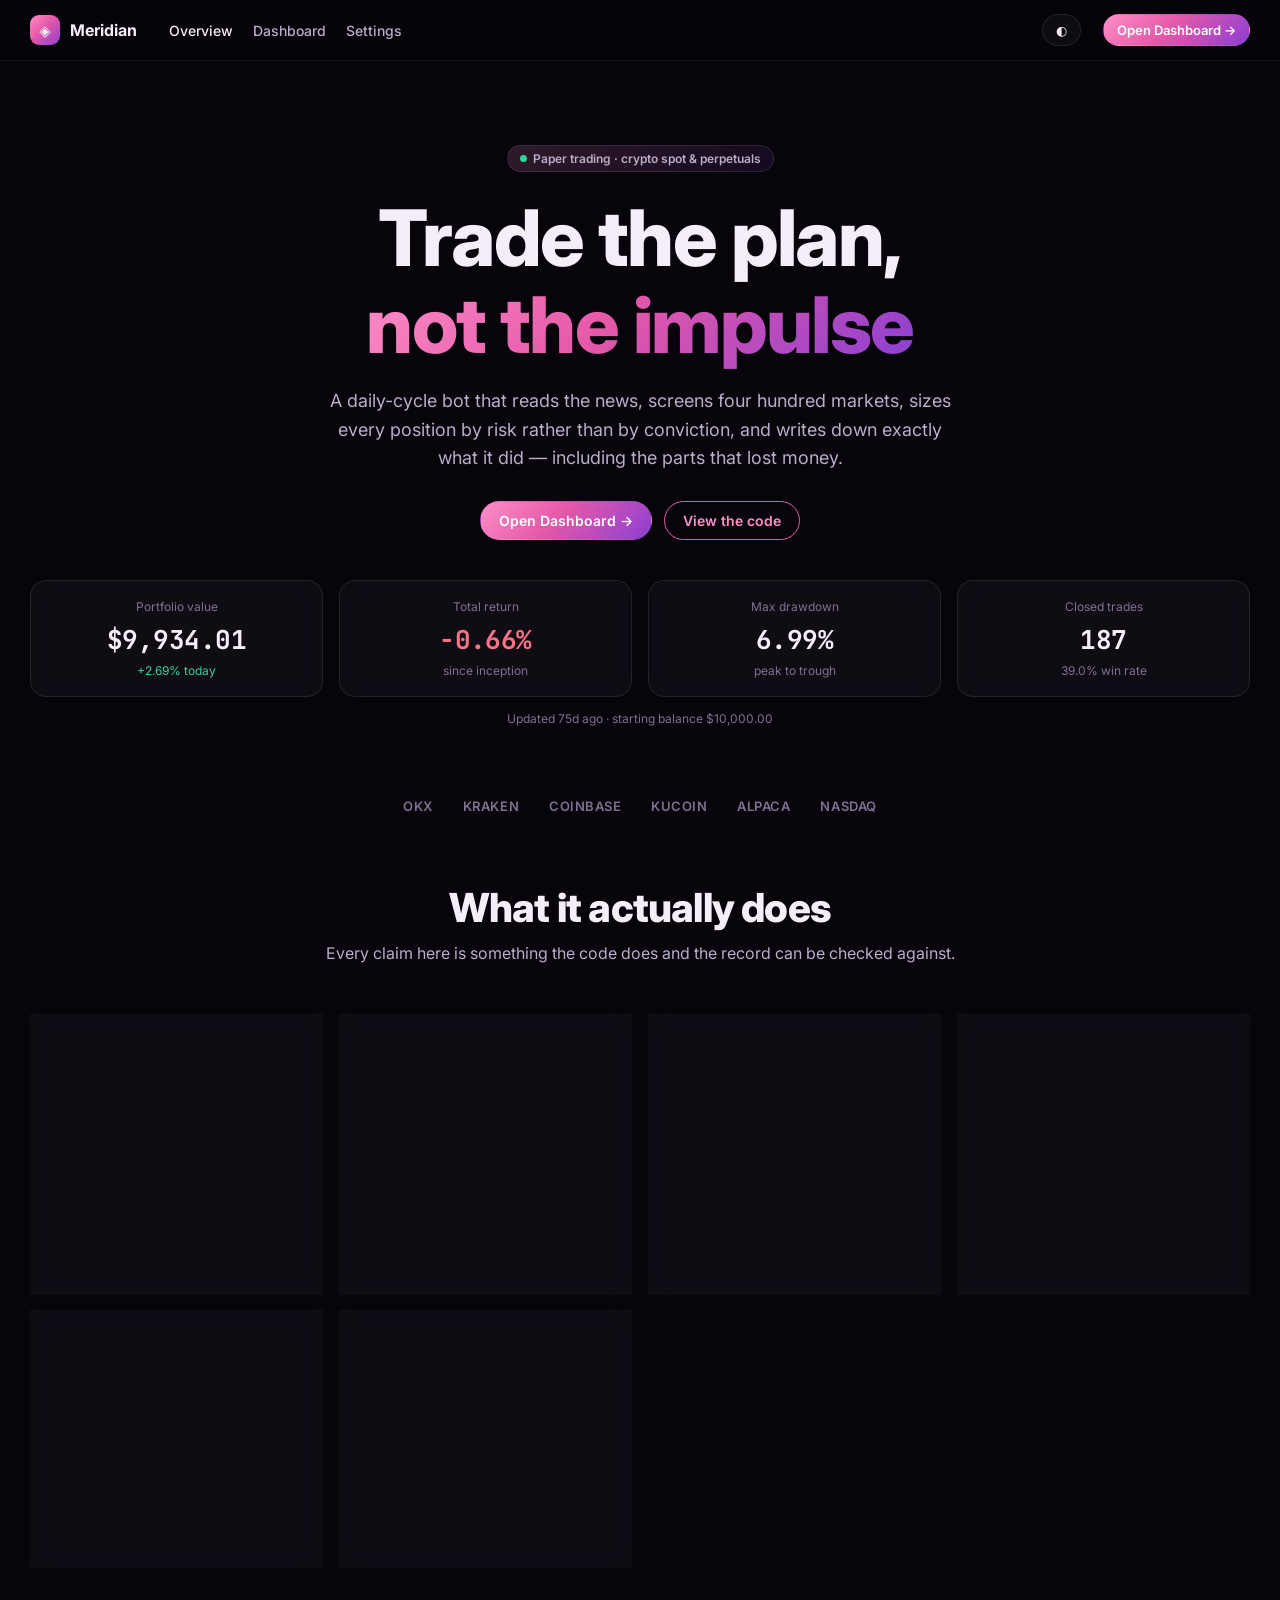
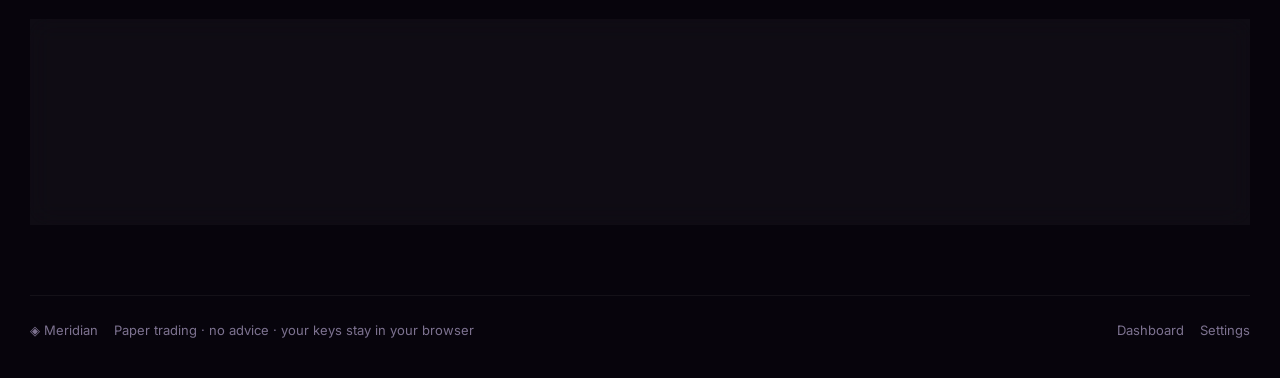
==== web/index.html @ 909e1f16 "Add a dashboard, an Alpaca connector and a way to run this 24/7 **The bot now publishes what it know" ====
<!doctype html>
<html lang="en" data-theme="dark">
<head>
<meta charset="utf-8">
<meta name="viewport" content="width=device-width, initial-scale=1">
<title>Meridian — Autonomous Trading</title>
<meta name="description" content="A daily-cycle trading bot that reads the news, screens the market, sizes by risk and reports what it actually did.">
<link rel="icon" href="data:image/svg+xml,<svg xmlns='http://www.w3.org/2000/svg' viewBox='0 0 32 32'><text y='26' font-size='26'>◈</text></svg>">
<link rel="preconnect" href="https://fonts.googleapis.com">
<link rel="preconnect" href="https://fonts.gstatic.com" crossorigin>
<link href="https://fonts.googleapis.com/css2?family=Inter:wght@400;500;600;700;800&family=JetBrains+Mono:wght@400;500&display=swap" rel="stylesheet">
<link rel="stylesheet" href="./assets/app.css">
</head>
<body>
<div class="aurora"></div>

<header class="nav">
  <div class="wrap" style="display:flex;align-items:center;gap:22px">
    <a class="brand" href="./index.html"><span class="mark">◈</span> Meridian</a>
    <nav>
      <a href="./index.html" aria-current="page">Overview</a>
      <a href="./dashboard.html">Dashboard</a>
      <a href="./settings.html">Settings</a>
    </nav>
    <span class="spacer"></span>
    <button class="btn sm" data-toggle-theme title="Switch theme">◐</button>
    <a class="btn sm primary" href="./dashboard.html">Open Dashboard →</a>
  </div>
</header>

<main class="wrap">
  <section class="hero">
    <span class="pill"><span class="dot"></span> Paper trading · crypto spot &amp; perpetuals</span>
    <h1>Trade the plan,<br><span class="grad">not the impulse</span></h1>
    <p class="lede">
      A daily-cycle bot that reads the news, screens four hundred markets,
      sizes every position by risk rather than by conviction, and writes
      down exactly what it did — including the parts that lost money.
    </p>
    <div class="cta">
      <a class="btn primary" href="./dashboard.html">Open Dashboard →</a>
      <a class="btn ghost" href="https://github.com/khizrajabeen/Claude" target="_blank" rel="noopener">View the code</a>
    </div>

    <div class="stat-row" id="live-stats">
      <div class="card stat"><div class="label">Portfolio value</div>
        <div class="value mono" id="s-equity">—</div>
        <div class="delta muted" id="s-equity-d">loading…</div></div>
      <div class="card stat"><div class="label">Total return</div>
        <div class="value mono" id="s-return">—</div>
        <div class="delta muted" id="s-return-d">since inception</div></div>
      <div class="card stat"><div class="label">Max drawdown</div>
        <div class="value mono" id="s-dd">—</div>
        <div class="delta muted">peak to trough</div></div>
      <div class="card stat"><div class="label">Closed trades</div>
        <div class="value mono" id="s-trades">—</div>
        <div class="delta muted" id="s-trades-d">win rate</div></div>
    </div>
    <p class="small muted" style="margin-top:14px" id="s-asof"></p>
  </section>

  <div class="marquee">
    <span>OKX</span><span>KRAKEN</span><span>COINBASE</span><span>KUCOIN</span>
    <span>ALPACA</span><span>NASDAQ</span>
  </div>

  <section class="section-head">
    <h2>What it actually does</h2>
    <p>Every claim here is something the code does and the record can be checked against.</p>
  </section>

  <section class="features">
    <div class="card feature">
      <div class="ico">◎</div>
      <h4>Screens before it trades</h4>
      <p>Ranks every active market on the venue by 24-hour turnover, flags
      listings too young to have measurable history, and attaches per-coin
      news — so the day starts from what is liquid and moving, not from a
      list written months ago.</p>
    </div>
    <div class="card feature">
      <div class="ico">⚖</div>
      <h4>Sizes by risk, not by feel</h4>
      <p>Every position is sized so a stop-out costs the same fraction of
      the account. Portfolio heat, correlation and net beta are capped per
      risk factor, and beta is measured from the tape rather than
      assumed.</p>
    </div>
    <div class="card feature">
      <div class="ico">↗</div>
      <h4>Presses winners, books profit</h4>
      <p>Adds units to positions that are working, each risking less than
      the last, and sells slices at set multiples of risk so a trend does
      not hand its gains back while the trailing stop catches up.</p>
    </div>
    <div class="card feature">
      <div class="ico">📰</div>
      <h4>Reads the wire</h4>
      <p>Per-instrument sentiment from editorial and exchange feeds,
      weighted by coverage and recency. A single excitable headline cannot
      open a position, and good news in a downtrend is refused.</p>
    </div>
    <div class="card feature">
      <div class="ico">🛑</div>
      <h4>Knows when to stop</h4>
      <p>A daily loss limit, a drawdown halt, a cooldown after losing
      streaks and a hard cap on new positions per day. The bot is allowed
      to decide it should not trade today.</p>
    </div>
    <div class="card feature">
      <div class="ico">🔍</div>
      <h4>Reports against itself</h4>
      <p>Every expectancy carries its standard error and the sample it
      would need to be real. Results that are not statistically
      distinguishable from zero are labelled as such rather than
      advertised.</p>
    </div>
  </section>

  <section class="card pad-lg" style="margin:40px 0">
    <h3>Honest about what this is</h3>
    <p style="color:var(--ink-2);font-size:14.5px;line-height:1.75;max-width:78ch">
      This runs on paper by default. The performance shown on this page is
      a simulation over historical bars, with modelled fees, slippage and
      funding — not a live account. Backtests flatter: they fill at prices
      nobody queued for, they know which markets survived, and a single
      run cannot separate an edge from a lucky path. Numbers here are
      reported with their error bars for that reason. Nothing on this page
      is financial advice, and trading carries the risk of losing
      everything committed to it.
    </p>
  </section>
</main>

<footer class="wrap">
  <span>◈ Meridian</span>
  <span class="muted">Paper trading · no advice · your keys stay in your browser</span>
  <span class="spacer" style="flex:1"></span>
  <a class="muted" href="./dashboard.html">Dashboard</a>
  <a class="muted" href="./settings.html">Settings</a>
</footer>

<script type="module">
import { load, fmt, sign, setText, initTheme } from "./assets/app.js";

initTheme();

load("portfolio").then((p) => {
  setText("s-equity", fmt.money(p.equity));
  setText("s-equity-d",
    `${fmt.pct(p.daily_return_pct)} today`, sign(p.daily_return_pct));
  setText("s-return", fmt.pct(p.total_return_pct), sign(p.total_return_pct));
  setText("s-dd", `${fmt.num(p.max_drawdown_pct)}%`);
  setText("s-trades", String(p.trades));
  setText("s-trades-d", `${fmt.num(p.win_rate, 1)}% win rate`);
  document.getElementById("s-asof").textContent =
    `Updated ${fmt.ago(p.as_of)} · starting balance ${fmt.money(p.starting_equity)}`;
}).catch(() => {
  document.getElementById("s-asof").textContent =
    "No published results yet — run `python main.py publish` to fill this in.";
});
</script>
</body>
</html>
---- web/assets/app.css ----
/* One stylesheet for the landing page, the dashboard and settings.
   The palette is taken from the supplied designs: near-black backgrounds,
   a magenta-to-rose gradient for anything that leads the eye, and a thin
   translucent panel for every card. Light mode exists because a dashboard
   gets read at a desk in daylight as well as at night. */

:root {
  color-scheme: dark;

  --bg:        #07040c;
  --bg-2:      #0d0714;
  --panel:     rgba(255, 255, 255, 0.035);
  --panel-2:   rgba(255, 255, 255, 0.06);
  --line:      rgba(255, 255, 255, 0.09);
  --line-soft: rgba(255, 255, 255, 0.05);

  --ink:       #f4eef8;
  --ink-2:     #b9adc8;
  --ink-3:     #7d7290;

  --accent:    #e458a8;
  --accent-2:  #ff8ec7;
  --accent-3:  #8b3fd4;
  --grad: linear-gradient(135deg, #ff8ec7 0%, #e458a8 45%, #8b3fd4 100%);
  --grad-soft: linear-gradient(135deg,
                rgba(255,142,199,.16), rgba(139,63,212,.10));

  --up:        #34d399;
  --down:      #fb7185;
  --warn:      #fbbf24;

  --r-sm: 10px;
  --r:    16px;
  --r-lg: 24px;
  --shadow: 0 18px 48px rgba(0, 0, 0, .55);
  --font: "Inter", system-ui, -apple-system, "Segoe UI", Roboto, sans-serif;
  --mono: "JetBrains Mono", ui-monospace, SFMono-Regular, Menlo, monospace;
}

:root[data-theme="light"] {
  color-scheme: light;
  --bg:        #f7f5fa;
  --bg-2:      #ffffff;
  --panel:     #ffffff;
  --panel-2:   #fbf9fd;
  --line:      rgba(16, 8, 28, 0.10);
  --line-soft: rgba(16, 8, 28, 0.06);
  --ink:       #1a1124;
  --ink-2:     #56495f;
  --ink-3:     #8a7f96;
  --shadow: 0 10px 30px rgba(24, 10, 40, .08);
}

* { box-sizing: border-box; }

html, body {
  margin: 0;
  padding: 0;
  background: var(--bg);
  color: var(--ink);
  font-family: var(--font);
  -webkit-font-smoothing: antialiased;
}

body { min-height: 100vh; overflow-x: hidden; }

a { color: inherit; text-decoration: none; }
h1, h2, h3, h4 { margin: 0; line-height: 1.12; letter-spacing: -0.02em; }
p { margin: 0; }

.wrap { width: min(1220px, 100% - 32px); margin-inline: auto; }

/* ── The glow behind everything ─────────────────────────── */
.aurora {
  position: fixed;
  inset: 0;
  z-index: -1;
  pointer-events: none;
  background:
    radial-gradient(60rem 38rem at 78% -8%, rgba(228, 88, 168, .30), transparent 60%),
    radial-gradient(46rem 30rem at 8% 6%, rgba(139, 63, 212, .24), transparent 62%),
    radial-gradient(40rem 40rem at 50% 108%, rgba(255, 142, 199, .12), transparent 60%);
}
:root[data-theme="light"] .aurora { opacity: .45; }

/* ── Chrome ─────────────────────────────────────────────── */
.nav {
  position: sticky; top: 0; z-index: 40;
  display: flex; align-items: center; gap: 22px;
  padding: 14px 0;
  backdrop-filter: blur(14px);
  background: color-mix(in srgb, var(--bg) 78%, transparent);
  border-bottom: 1px solid var(--line-soft);
}
.brand { display: flex; align-items: center; gap: 10px; font-weight: 700; }
.brand .mark {
  width: 30px; height: 30px; border-radius: 9px;
  background: var(--grad);
  display: grid; place-items: center;
  font-size: 15px;
}
.nav nav { display: flex; gap: 20px; margin-left: 10px; }
.nav nav a { color: var(--ink-2); font-size: 14px; font-weight: 500; }
.nav nav a:hover, .nav nav a[aria-current] { color: var(--ink); }
.nav .spacer { flex: 1; }

.btn {
  display: inline-flex; align-items: center; gap: 8px;
  padding: 10px 18px; border-radius: 999px;
  border: 1px solid var(--line);
  background: var(--panel);
  color: var(--ink); font-weight: 600; font-size: 14px;
  cursor: pointer; transition: transform .15s ease, filter .15s ease;
  font-family: inherit;
}
.btn:hover { transform: translateY(-1px); }
.btn.primary { background: var(--grad); border-color: transparent; color: #fff; }
.btn.primary:hover { filter: brightness(1.07); }
.btn.ghost { background: transparent; border-color: var(--accent); color: var(--accent-2); }
.btn.sm { padding: 7px 13px; font-size: 13px; }

/* ── Panels ─────────────────────────────────────────────── */
.card {
  background: var(--panel);
  border: 1px solid var(--line);
  border-radius: var(--r);
  padding: 18px;
  backdrop-filter: blur(12px);
}
.card.pad-lg { padding: 24px; }
.card h3 {
  font-size: 13px; font-weight: 600; letter-spacing: .01em;
  color: var(--ink-2); margin-bottom: 14px;
  display: flex; align-items: center; justify-content: space-between; gap: 10px;
}

.grid { display: grid; gap: 16px; }
.muted { color: var(--ink-3); }
.small { font-size: 12px; }
.mono { font-family: var(--mono); font-variant-numeric: tabular-nums; }
.up   { color: var(--up); }
.down { color: var(--down); }
.center { text-align: center; }

.pill {
  display: inline-flex; align-items: center; gap: 6px;
  padding: 5px 12px; border-radius: 999px;
  border: 1px solid var(--line);
  background: var(--grad-soft);
  font-size: 12px; font-weight: 600; color: var(--ink-2);
}
.dot { width: 7px; height: 7px; border-radius: 50%; background: var(--up); }
.dot.stale { background: var(--warn); }
.dot.off { background: var(--down); }

/* ── Landing ────────────────────────────────────────────── */
.hero { padding: 84px 0 46px; text-align: center; }
.hero h1 {
  font-size: clamp(38px, 6.4vw, 78px);
  font-weight: 800; margin: 22px 0 18px;
}
.hero h1 .grad {
  background: var(--grad);
  -webkit-background-clip: text; background-clip: text; color: transparent;
}
.hero p.lede {
  color: var(--ink-2); font-size: clamp(15px, 1.6vw, 18px);
  max-width: 640px; margin: 0 auto 28px; line-height: 1.6;
}
.hero .cta { display: flex; gap: 12px; justify-content: center; flex-wrap: wrap; }

.marquee {
  display: flex; gap: 30px; justify-content: center; flex-wrap: wrap;
  padding: 26px 0 8px; color: var(--ink-3);
  font-size: 13px; font-weight: 600; letter-spacing: .04em;
}

.stat-row {
  display: grid; gap: 16px; margin-top: 40px;
  grid-template-columns: repeat(auto-fit, minmax(210px, 1fr));
}
.stat .label { font-size: 12px; color: var(--ink-3); margin-bottom: 8px; }
.stat .value { font-size: 26px; font-weight: 700; letter-spacing: -.02em; }
.stat .delta { font-size: 12px; margin-top: 6px; }

.features {
  display: grid; gap: 16px; margin: 52px 0;
  grid-template-columns: repeat(auto-fit, minmax(290px, 1fr));
}
.feature h4 { font-size: 17px; margin-bottom: 9px; }
.feature p { color: var(--ink-2); font-size: 14px; line-height: 1.65; }
.feature .ico {
  width: 38px; height: 38px; border-radius: 11px; margin-bottom: 14px;
  background: var(--grad-soft); border: 1px solid var(--line);
  display: grid; place-items: center; font-size: 17px;
}

.section-head { text-align: center; margin: 64px 0 26px; }
.section-head h2 { font-size: clamp(26px, 3.6vw, 40px); font-weight: 800; }
.section-head p { color: var(--ink-2); margin-top: 12px; }

footer {
  border-top: 1px solid var(--line-soft);
  margin-top: 70px; padding: 26px 0 40px;
  color: var(--ink-3); font-size: 13px;
  display: flex; gap: 16px; flex-wrap: wrap; align-items: center;
}

/* ── Dashboard shell ────────────────────────────────────── */
.shell { display: flex; min-height: 100vh; }
.rail {
  width: 66px; flex: 0 0 66px;
  border-right: 1px solid var(--line-soft);
  padding: 18px 0; display: flex; flex-direction: column;
  align-items: center; gap: 8px;
  background: color-mix(in srgb, var(--bg-2) 60%, transparent);
}
.rail a {
  width: 40px; height: 40px; border-radius: 12px;
  display: grid; place-items: center; color: var(--ink-3); font-size: 17px;
}
.rail a:hover { background: var(--panel-2); color: var(--ink); }
.rail a[aria-current] { background: var(--grad); color: #fff; }
.rail .gap { flex: 1; }

.main { flex: 1; min-width: 0; padding: 20px 24px 48px; }
.page-head {
  display: flex; align-items: center; gap: 14px;
  flex-wrap: wrap; margin-bottom: 20px;
}
.page-head h1 { font-size: 22px; font-weight: 700; }
.page-head .spacer { flex: 1; }

.tiles {
  display: grid; gap: 14px; margin-bottom: 16px;
  grid-template-columns: repeat(auto-fit, minmax(190px, 1fr));
}

.cols { display: grid; gap: 16px; grid-template-columns: 1fr; }
@media (min-width: 1040px) {
  .cols.two { grid-template-columns: 1.55fr 1fr; }
  .cols.three { grid-template-columns: 1fr 1fr 1fr; }
}

table { width: 100%; border-collapse: collapse; font-size: 13px; }
th {
  text-align: left; font-weight: 600; color: var(--ink-3);
  font-size: 11px; letter-spacing: .05em; text-transform: uppercase;
  padding: 0 10px 10px; white-space: nowrap;
}
td {
  padding: 10px; border-top: 1px solid var(--line-soft);
  white-space: nowrap;
}
td.num, th.num { text-align: right; font-family: var(--mono);
                 font-variant-numeric: tabular-nums; }
tbody tr:hover { background: var(--panel-2); }

.sym { display: flex; align-items: center; gap: 9px; }
.sym .badge {
  width: 26px; height: 26px; border-radius: 8px; flex: none;
  display: grid; place-items: center;
  font-size: 10px; font-weight: 700; color: #fff;
  background: var(--grad);
}
.sym .sub { color: var(--ink-3); font-size: 11px; }

.bar { height: 6px; border-radius: 999px; background: var(--panel-2); overflow: hidden; }
.bar > i { display: block; height: 100%; background: var(--grad); }

.legend { display: flex; flex-direction: column; gap: 9px; font-size: 13px; }
.legend div { display: flex; align-items: center; gap: 9px; }
.legend .swatch { width: 9px; height: 9px; border-radius: 3px; flex: none; }
.legend .val { margin-left: auto; color: var(--ink-2); font-family: var(--mono); }

.empty { color: var(--ink-3); font-size: 13px; padding: 22px 4px; text-align: center; }
.err {
  border: 1px solid color-mix(in srgb, var(--down) 45%, transparent);
  background: color-mix(in srgb, var(--down) 10%, transparent);
  color: var(--ink); border-radius: var(--r-sm);
  padding: 14px 16px; font-size: 13px; line-height: 1.6;
}

/* ── Forms ──────────────────────────────────────────────── */
.field { margin-bottom: 16px; }
.field label { display: block; font-size: 13px; font-weight: 600; margin-bottom: 6px; }
.field .hint { font-size: 12px; color: var(--ink-3); margin-bottom: 8px; line-height: 1.55; }
input[type="text"], input[type="password"], input[type="url"], select {
  width: 100%; padding: 11px 13px;
  border-radius: var(--r-sm); border: 1px solid var(--line);
  background: var(--panel-2); color: var(--ink);
  font-family: var(--mono); font-size: 13px;
}
input:focus, select:focus { outline: 2px solid var(--accent); outline-offset: 1px; }
.row { display: flex; gap: 10px; align-items: center; }
.row > * { min-width: 0; }

.switch { display: flex; align-items: center; gap: 10px; font-size: 13px; }
.switch input { width: 16px; height: 16px; accent-color: var(--accent); }

.note {
  border-left: 3px solid var(--accent);
  background: var(--grad-soft);
  padding: 13px 15px; border-radius: 0 var(--r-sm) var(--r-sm) 0;
  font-size: 13px; color: var(--ink-2); line-height: 1.65;
}

@media (max-width: 720px) {
  .rail { display: none; }
  .main { padding: 16px 14px 40px; }
  .hero { padding: 54px 0 32px; }
}
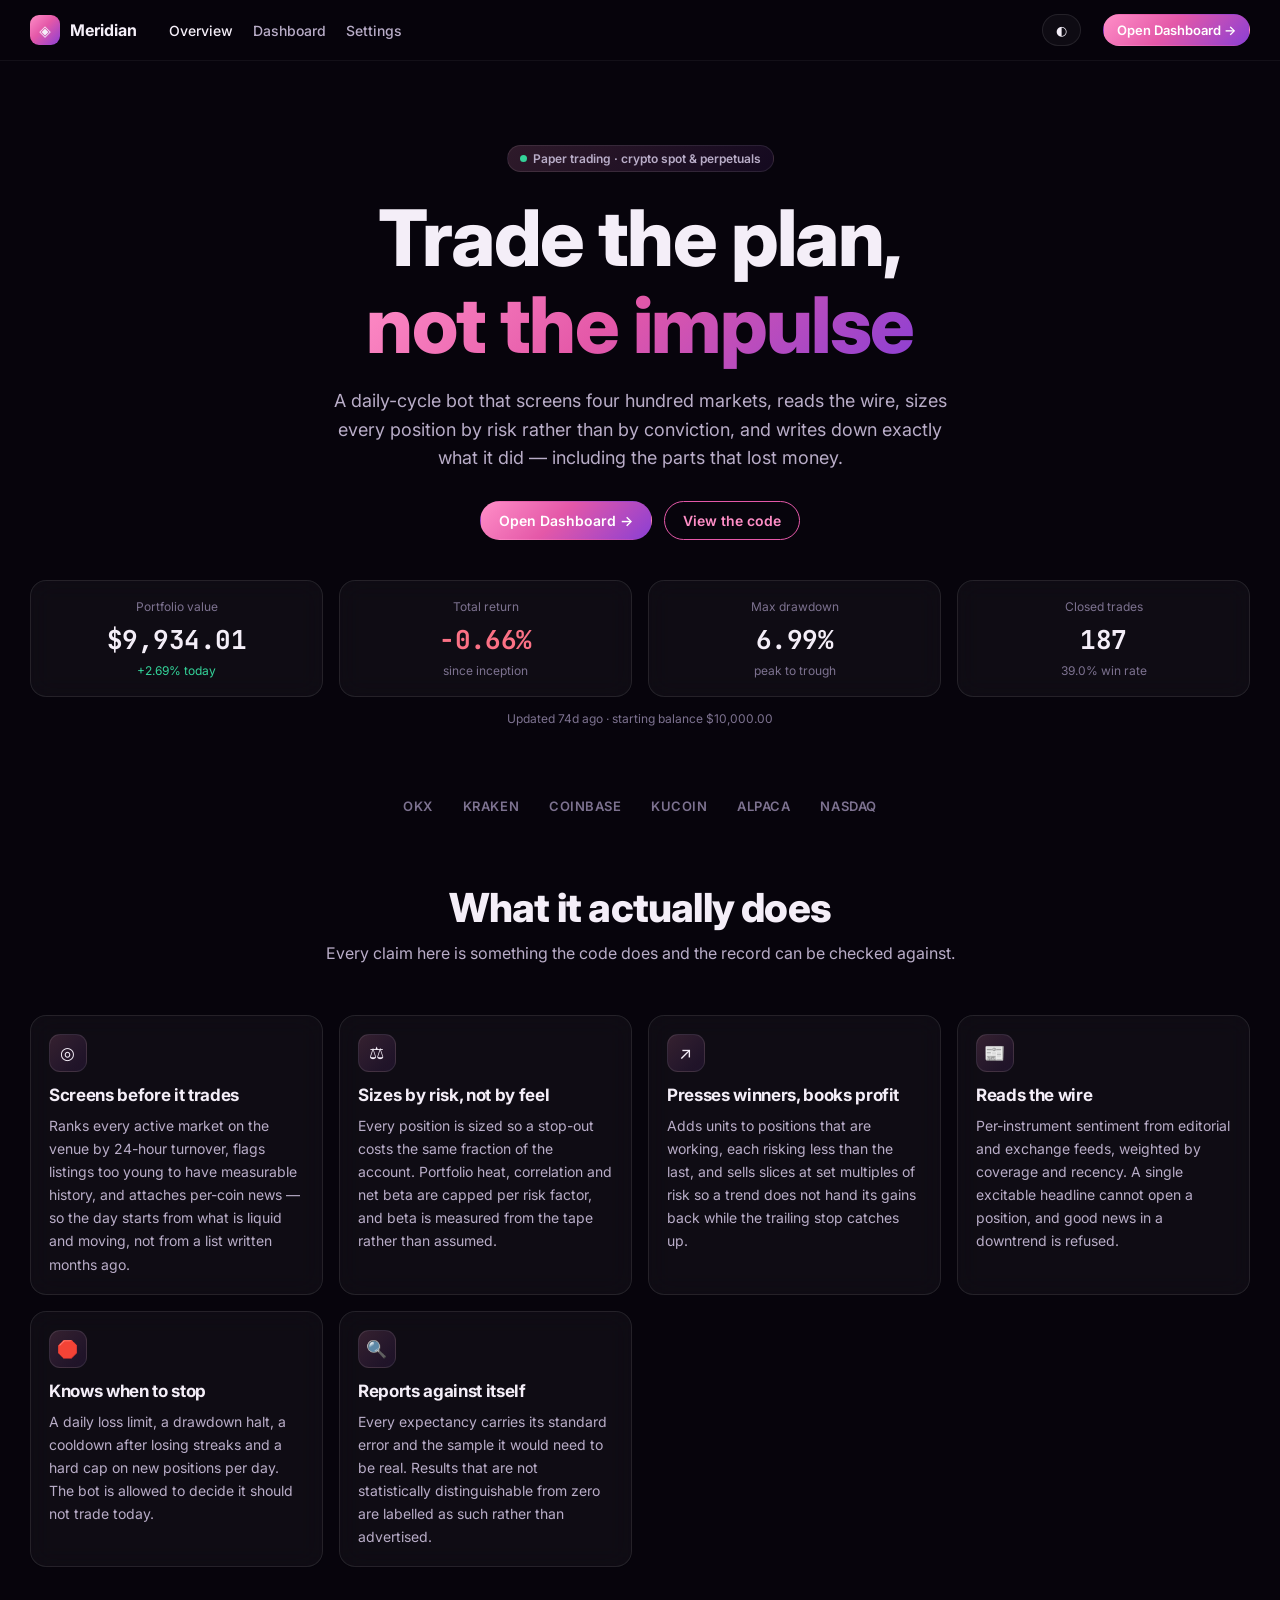
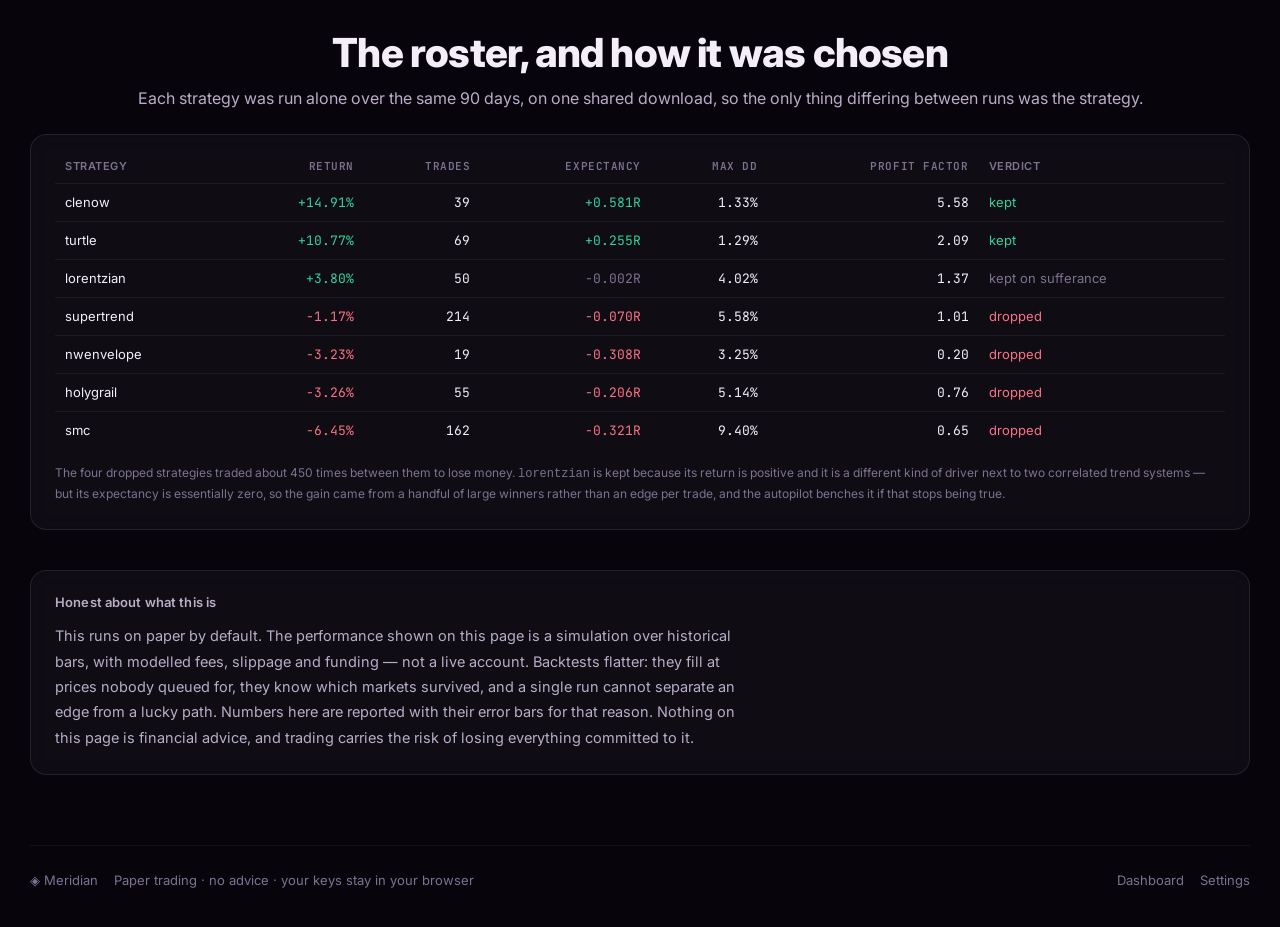
==== commit 1eea4d5a: "Finalise the roster on measured results and turn the equity leg off Each strategy was run alone over" ====
--- a/web/index.html
+++ b/web/index.html
@@ -33,7 +33,7 @@
     <span class="pill"><span class="dot"></span> Paper trading · crypto spot &amp; perpetuals</span>
     <h1>Trade the plan,<br><span class="grad">not the impulse</span></h1>
     <p class="lede">
-      A daily-cycle bot that reads the news, screens four hundred markets,
+      A daily-cycle bot that screens four hundred markets, reads the wire,
       sizes every position by risk rather than by conviction, and writes
       down exactly what it did — including the parts that lost money.
     </p>
@@ -115,6 +115,52 @@
       distinguishable from zero are labelled as such rather than
       advertised.</p>
     </div>
+  </section>
+
+  <section class="section-head">
+    <h2>The roster, and how it was chosen</h2>
+    <p>Each strategy was run alone over the same 90 days, on one shared
+       download, so the only thing differing between runs was the strategy.</p>
+  </section>
+
+  <section class="card pad-lg" style="margin-bottom:24px;overflow-x:auto">
+    <table>
+      <thead><tr><th>Strategy</th><th class="num">Return</th>
+        <th class="num">Trades</th><th class="num">Expectancy</th>
+        <th class="num">Max DD</th><th class="num">Profit factor</th>
+        <th>Verdict</th></tr></thead>
+      <tbody>
+        <tr><td>clenow</td><td class="num up">+14.91%</td><td class="num">39</td>
+          <td class="num up">+0.581R</td><td class="num">1.33%</td>
+          <td class="num">5.58</td><td class="up">kept</td></tr>
+        <tr><td>turtle</td><td class="num up">+10.77%</td><td class="num">69</td>
+          <td class="num up">+0.255R</td><td class="num">1.29%</td>
+          <td class="num">2.09</td><td class="up">kept</td></tr>
+        <tr><td>lorentzian</td><td class="num up">+3.80%</td><td class="num">50</td>
+          <td class="num muted">−0.002R</td><td class="num">4.02%</td>
+          <td class="num">1.37</td><td class="muted">kept on sufferance</td></tr>
+        <tr><td>supertrend</td><td class="num down">−1.17%</td><td class="num">214</td>
+          <td class="num down">−0.070R</td><td class="num">5.58%</td>
+          <td class="num">1.01</td><td class="down">dropped</td></tr>
+        <tr><td>nwenvelope</td><td class="num down">−3.23%</td><td class="num">19</td>
+          <td class="num down">−0.308R</td><td class="num">3.25%</td>
+          <td class="num">0.20</td><td class="down">dropped</td></tr>
+        <tr><td>holygrail</td><td class="num down">−3.26%</td><td class="num">55</td>
+          <td class="num down">−0.206R</td><td class="num">5.14%</td>
+          <td class="num">0.76</td><td class="down">dropped</td></tr>
+        <tr><td>smc</td><td class="num down">−6.45%</td><td class="num">162</td>
+          <td class="num down">−0.321R</td><td class="num">9.40%</td>
+          <td class="num">0.65</td><td class="down">dropped</td></tr>
+      </tbody>
+    </table>
+    <p class="small muted" style="margin-top:14px;line-height:1.7">
+      The four dropped strategies traded about 450 times between them to
+      lose money. <code>lorentzian</code> is kept because its return is
+      positive and it is a different kind of driver next to two correlated
+      trend systems — but its expectancy is essentially zero, so the gain
+      came from a handful of large winners rather than an edge per trade,
+      and the autopilot benches it if that stops being true.
+    </p>
   </section>
 
   <section class="card pad-lg" style="margin:40px 0">
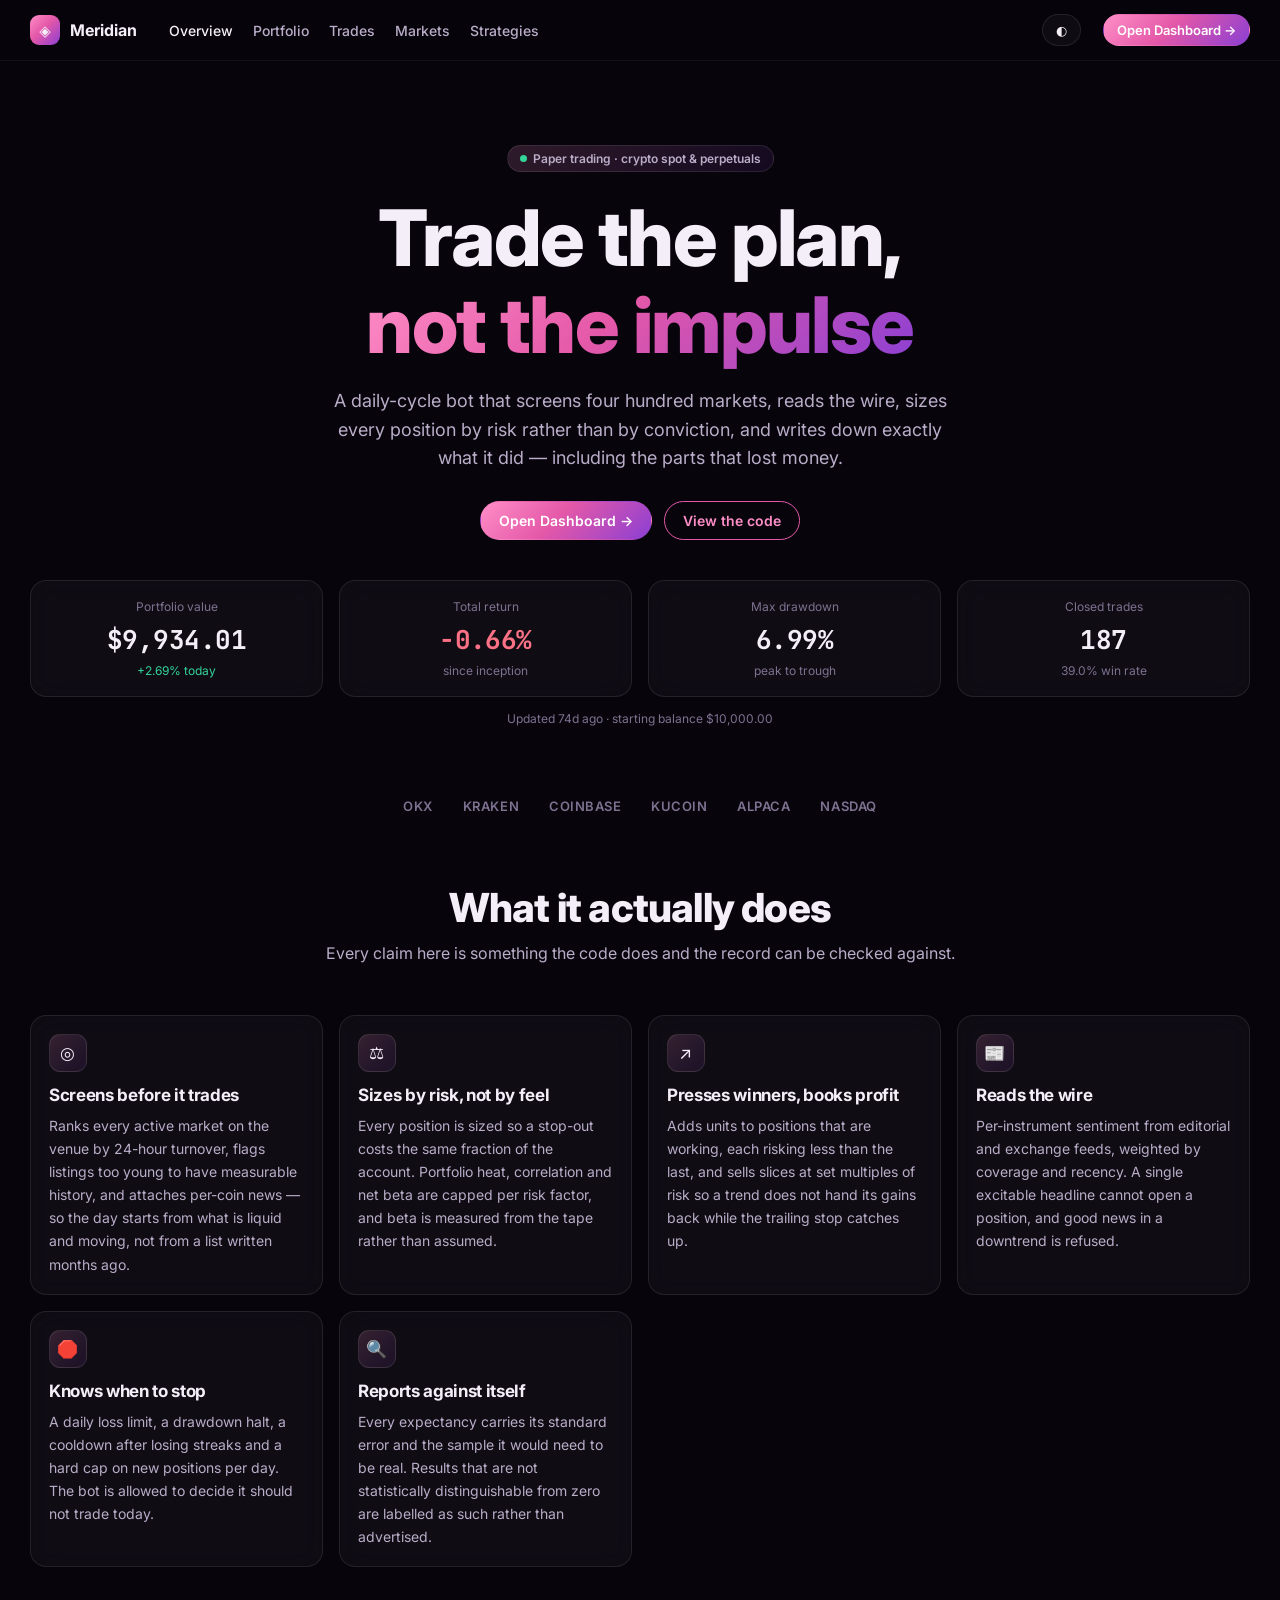
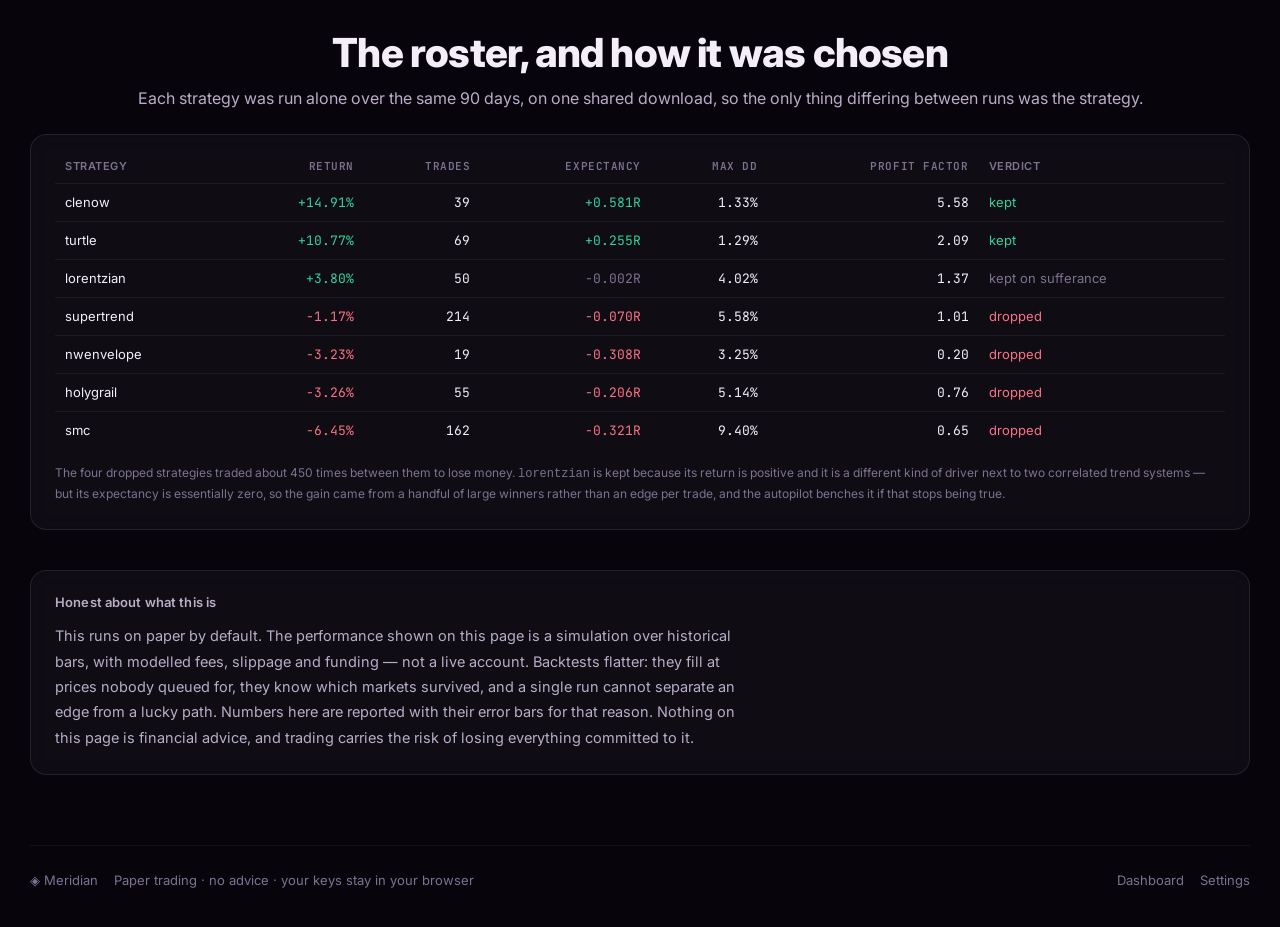
==== commit 9416a2d1: "Build out the dashboard, and drop lorentzian on risk-adjusted evidence **The dashboard was three pag" ====
--- a/web/index.html
+++ b/web/index.html
@@ -17,11 +17,7 @@
 <header class="nav">
   <div class="wrap" style="display:flex;align-items:center;gap:22px">
     <a class="brand" href="./index.html"><span class="mark">◈</span> Meridian</a>
-    <nav>
-      <a href="./index.html" aria-current="page">Overview</a>
-      <a href="./dashboard.html">Dashboard</a>
-      <a href="./settings.html">Settings</a>
-    </nav>
+    <nav data-topnav></nav>
     <span class="spacer"></span>
     <button class="btn sm" data-toggle-theme title="Switch theme">◐</button>
     <a class="btn sm primary" href="./dashboard.html">Open Dashboard →</a>
@@ -188,8 +184,10 @@
 
 <script type="module">
 import { load, fmt, sign, setText, initTheme } from "./assets/app.js";
+import { renderNav } from "./assets/nav.js";
 
 initTheme();
+renderNav();
 
 load("portfolio").then((p) => {
   setText("s-equity", fmt.money(p.equity));
--- a/web/assets/app.css
+++ b/web/assets/app.css
@@ -310,3 +310,35 @@
   .main { padding: 16px 14px 40px; }
   .hero { padding: 54px 0 32px; }
 }
+
+/* ── Shared page furniture ──────────────────────────────── */
+.toolbar {
+  display: flex; gap: 10px; flex-wrap: wrap; align-items: center;
+  margin-bottom: 14px;
+}
+.toolbar input[type="text"] { width: auto; min-width: 190px; flex: 1 1 190px; }
+.toolbar select { width: auto; min-width: 130px; }
+
+.chip {
+  display: inline-flex; align-items: center; gap: 6px;
+  padding: 6px 12px; border-radius: 999px; cursor: pointer;
+  border: 1px solid var(--line); background: var(--panel);
+  color: var(--ink-2); font-size: 12.5px; font-weight: 600;
+  font-family: inherit;
+}
+.chip[aria-pressed="true"] {
+  background: var(--grad); border-color: transparent; color: #fff;
+}
+
+th.sortable { cursor: pointer; user-select: none; }
+th.sortable:hover { color: var(--ink); }
+th.sortable[data-dir]::after { content: " ▾"; color: var(--accent); }
+th.sortable[data-dir="asc"]::after { content: " ▴"; }
+
+.count { color: var(--ink-3); font-size: 12px; font-weight: 500; }
+.scroll { overflow-x: auto; }
+.tag {
+  display: inline-block; padding: 2px 8px; border-radius: 999px;
+  border: 1px solid var(--line-soft); background: var(--panel-2);
+  font-size: 11px; color: var(--ink-2);
+}
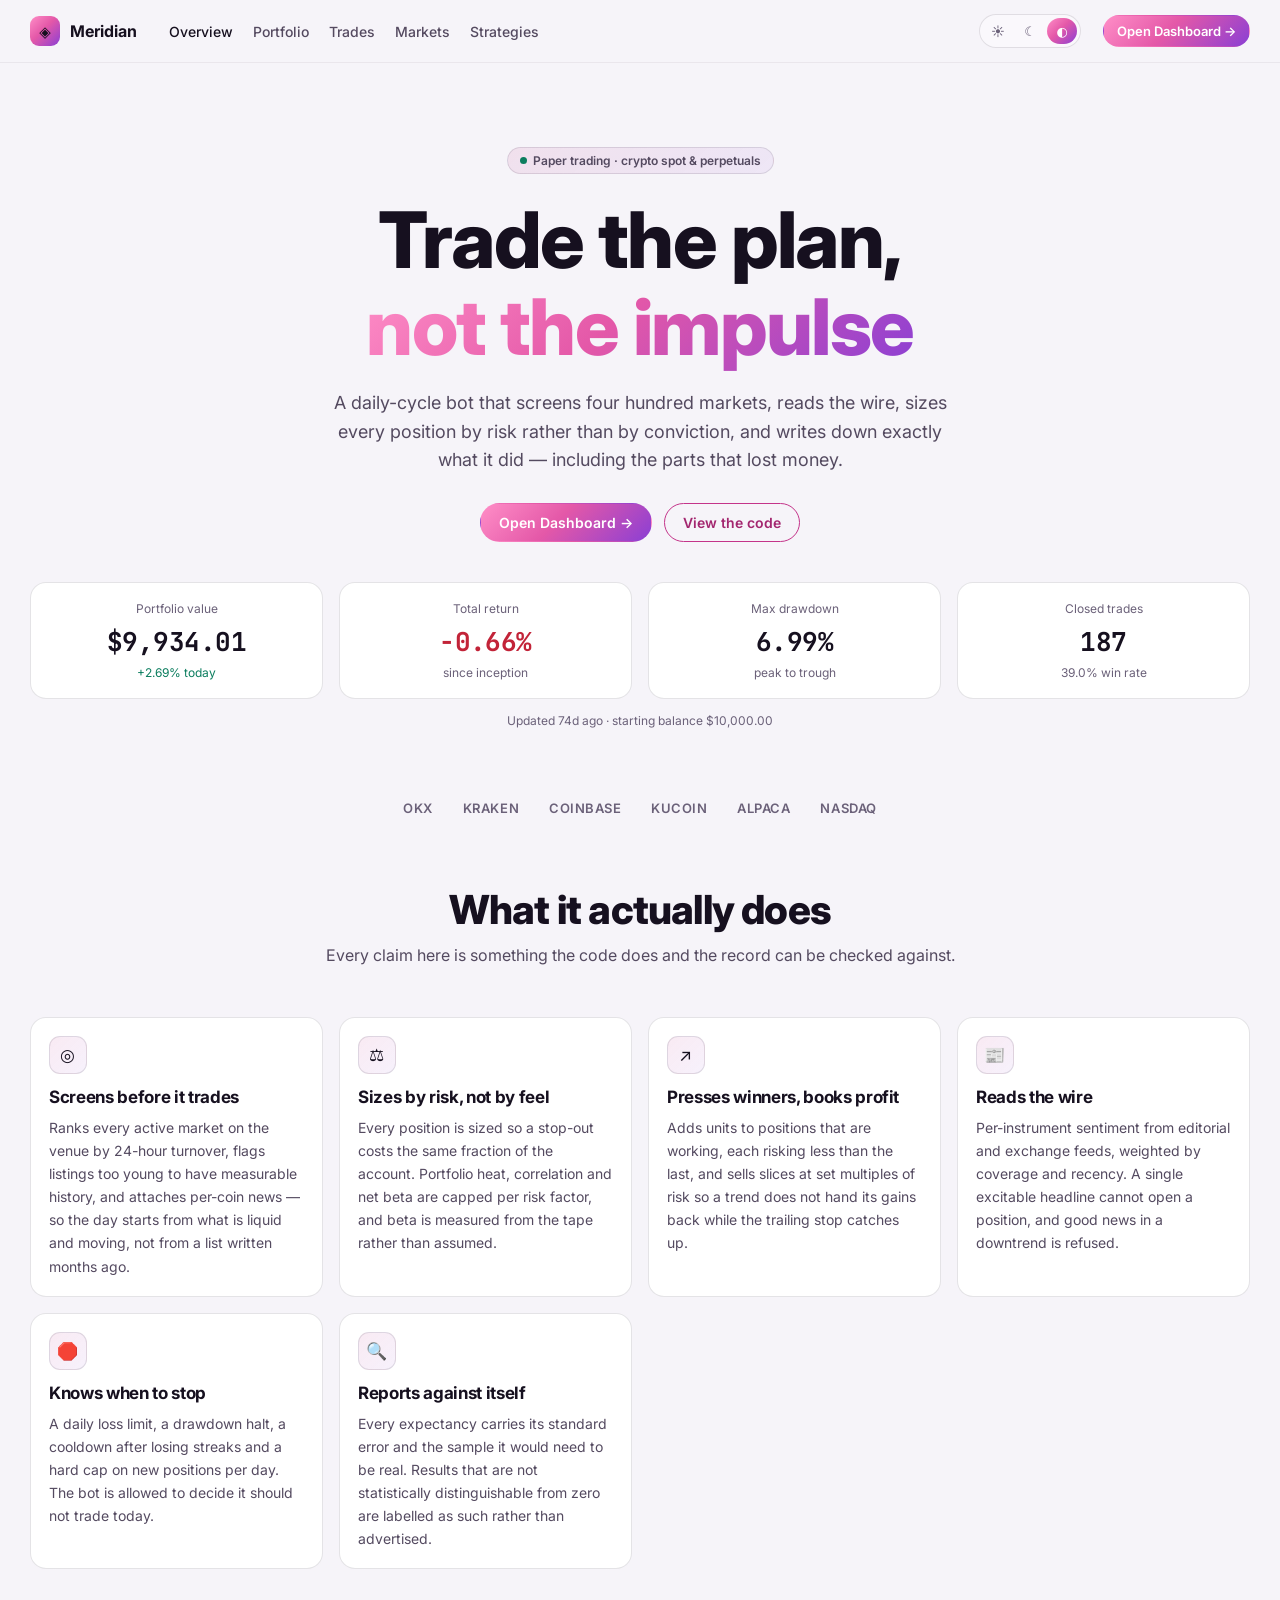
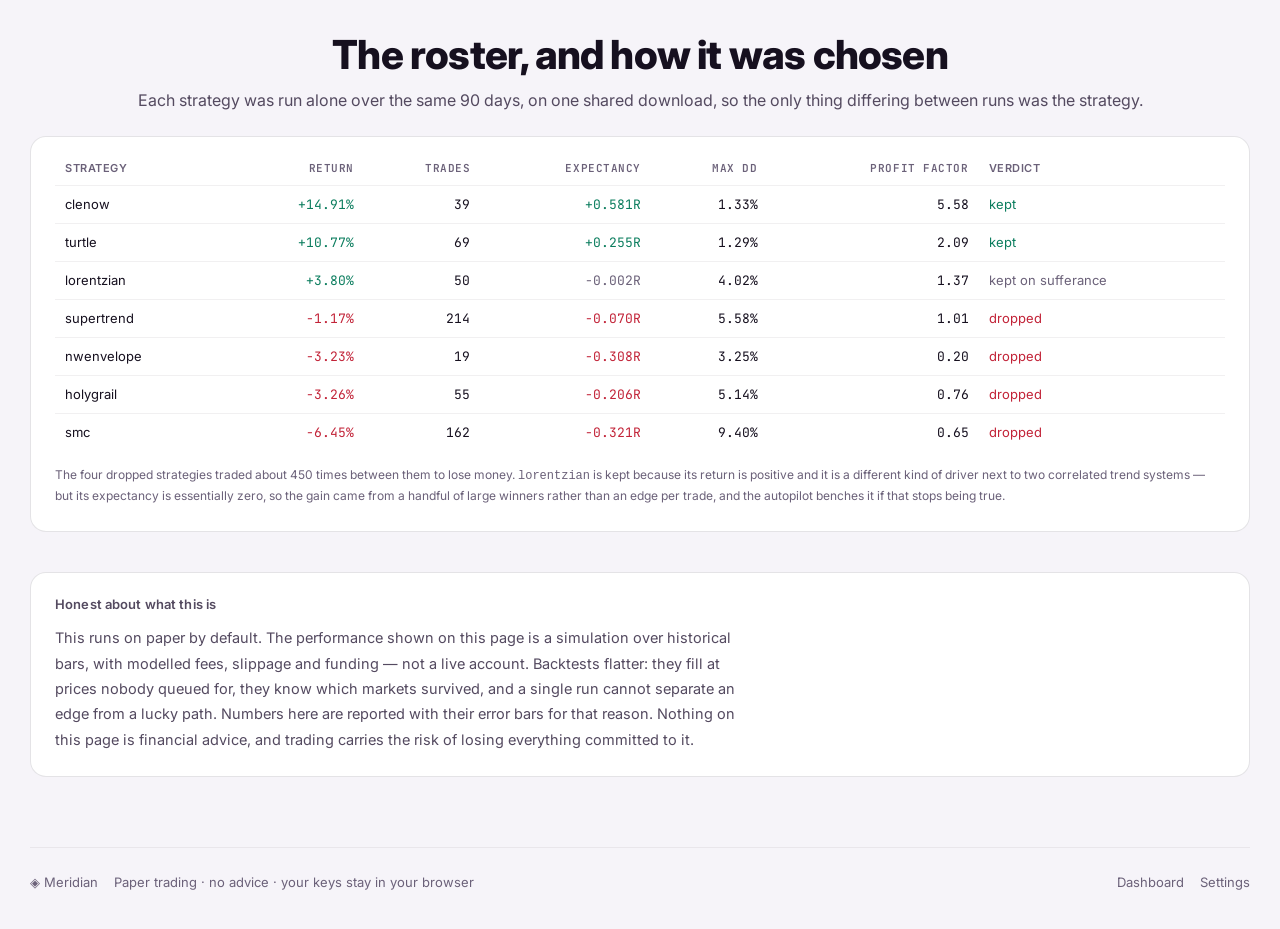
==== commit 82e9e079: "web: three-way light/dark/auto theme switch The dashboard was dark-only. Adds a segmented Light / Da" ====
--- a/web/index.html
+++ b/web/index.html
@@ -1,5 +1,5 @@
 <!doctype html>
-<html lang="en" data-theme="dark">
+<html lang="en" data-theme="auto">
 <head>
 <meta charset="utf-8">
 <meta name="viewport" content="width=device-width, initial-scale=1">
@@ -9,6 +9,15 @@
 <link rel="preconnect" href="https://fonts.googleapis.com">
 <link rel="preconnect" href="https://fonts.gstatic.com" crossorigin>
 <link href="https://fonts.googleapis.com/css2?family=Inter:wght@400;500;600;700;800&family=JetBrains+Mono:wght@400;500&display=swap" rel="stylesheet">
+<script>
+/* Resolve the theme before first paint. Without this a page whose
+   stylesheet defaults to dark flashes dark at someone who chose light —
+   the one frame of wrongness people notice most. */
+try {
+  var t = localStorage.getItem("theme") || "auto";
+  document.documentElement.dataset.theme = t;
+} catch (e) { document.documentElement.dataset.theme = "auto"; }
+</script>
 <link rel="stylesheet" href="./assets/app.css">
 </head>
 <body>
@@ -19,7 +28,7 @@
     <a class="brand" href="./index.html"><span class="mark">◈</span> Meridian</a>
     <nav data-topnav></nav>
     <span class="spacer"></span>
-    <button class="btn sm" data-toggle-theme title="Switch theme">◐</button>
+    <span data-toggle-theme></span>
     <a class="btn sm primary" href="./dashboard.html">Open Dashboard →</a>
   </div>
 </header>
--- a/web/assets/app.css
+++ b/web/assets/app.css
@@ -39,16 +39,59 @@
 
 :root[data-theme="light"] {
   color-scheme: light;
-  --bg:        #f7f5fa;
+  --bg:        #f6f4f9;
   --bg-2:      #ffffff;
   --panel:     #ffffff;
-  --panel-2:   #fbf9fd;
-  --line:      rgba(16, 8, 28, 0.10);
+  --panel-2:   #faf8fc;
+  --line:      rgba(16, 8, 28, 0.11);
   --line-soft: rgba(16, 8, 28, 0.06);
-  --ink:       #1a1124;
-  --ink-2:     #56495f;
-  --ink-3:     #8a7f96;
-  --shadow: 0 10px 30px rgba(24, 10, 40, .08);
+  --ink:       #16101f;
+  --ink-2:     #544a60;
+  --ink-3:     #6b6179;
+  /* Everything darkens. A palette tuned on near-black does not survive
+     being inverted: measured against this background the original
+     muted grey came out at 3.67:1, the green at 3.15:1 and the red at
+     4.09:1 — all readable, none of them clearing the 4.5:1 that body
+     text is supposed to. These values clear it against both the page
+     and the white panels that sit on it. */
+  --accent:    #c4348a;
+  --accent-2:  #a3266f;
+  --grad-soft: linear-gradient(135deg,
+                rgba(196,52,138,.10), rgba(139,63,212,.07));
+  --up:        #0b7d5e;
+  --down:      #c22338;
+  --shadow: 0 10px 30px rgba(24, 10, 40, .07);
+}
+
+/* "Auto" follows the operating system. The inline script in each page's
+   head resolves it before first paint, so a dark-by-default stylesheet
+   does not flash at someone who asked for light. */
+@media (prefers-color-scheme: light) {
+  :root[data-theme="auto"] {
+  color-scheme: light;
+  --bg:        #f6f4f9;
+  --bg-2:      #ffffff;
+  --panel:     #ffffff;
+  --panel-2:   #faf8fc;
+  --line:      rgba(16, 8, 28, 0.11);
+  --line-soft: rgba(16, 8, 28, 0.06);
+  --ink:       #16101f;
+  --ink-2:     #544a60;
+  --ink-3:     #6b6179;
+  /* Everything darkens. A palette tuned on near-black does not survive
+     being inverted: measured against this background the original
+     muted grey came out at 3.67:1, the green at 3.15:1 and the red at
+     4.09:1 — all readable, none of them clearing the 4.5:1 that body
+     text is supposed to. These values clear it against both the page
+     and the white panels that sit on it. */
+  --accent:    #c4348a;
+  --accent-2:  #a3266f;
+  --grad-soft: linear-gradient(135deg,
+                rgba(196,52,138,.10), rgba(139,63,212,.07));
+  --up:        #0b7d5e;
+  --down:      #c22338;
+  --shadow: 0 10px 30px rgba(24, 10, 40, .07);
+}
 }
 
 * { box-sizing: border-box; }
@@ -342,3 +385,29 @@
   border: 1px solid var(--line-soft); background: var(--panel-2);
   font-size: 11px; color: var(--ink-2);
 }
+
+
+/* ── Theme switch ───────────────────────────────────────── */
+.theme-switch {
+  display: inline-flex; align-items: center; gap: 2px;
+  padding: 3px; border-radius: 999px;
+  border: 1px solid var(--line); background: var(--panel-2);
+}
+.theme-switch button {
+  display: grid; place-items: center;
+  width: 30px; height: 26px; padding: 0;
+  border: none; border-radius: 999px; cursor: pointer;
+  background: transparent; color: var(--ink-3);
+  font-size: 13px; font-family: inherit; line-height: 1;
+  transition: background .15s ease, color .15s ease;
+}
+.theme-switch button:hover { color: var(--ink); }
+.theme-switch button[aria-pressed="true"] {
+  background: var(--grad); color: #fff;
+}
+/* The control is reachable and labelled for a screen reader even though
+   each option is drawn as a single glyph. */
+.theme-switch button span {
+  position: absolute; width: 1px; height: 1px;
+  overflow: hidden; clip: rect(0 0 0 0); white-space: nowrap;
+}
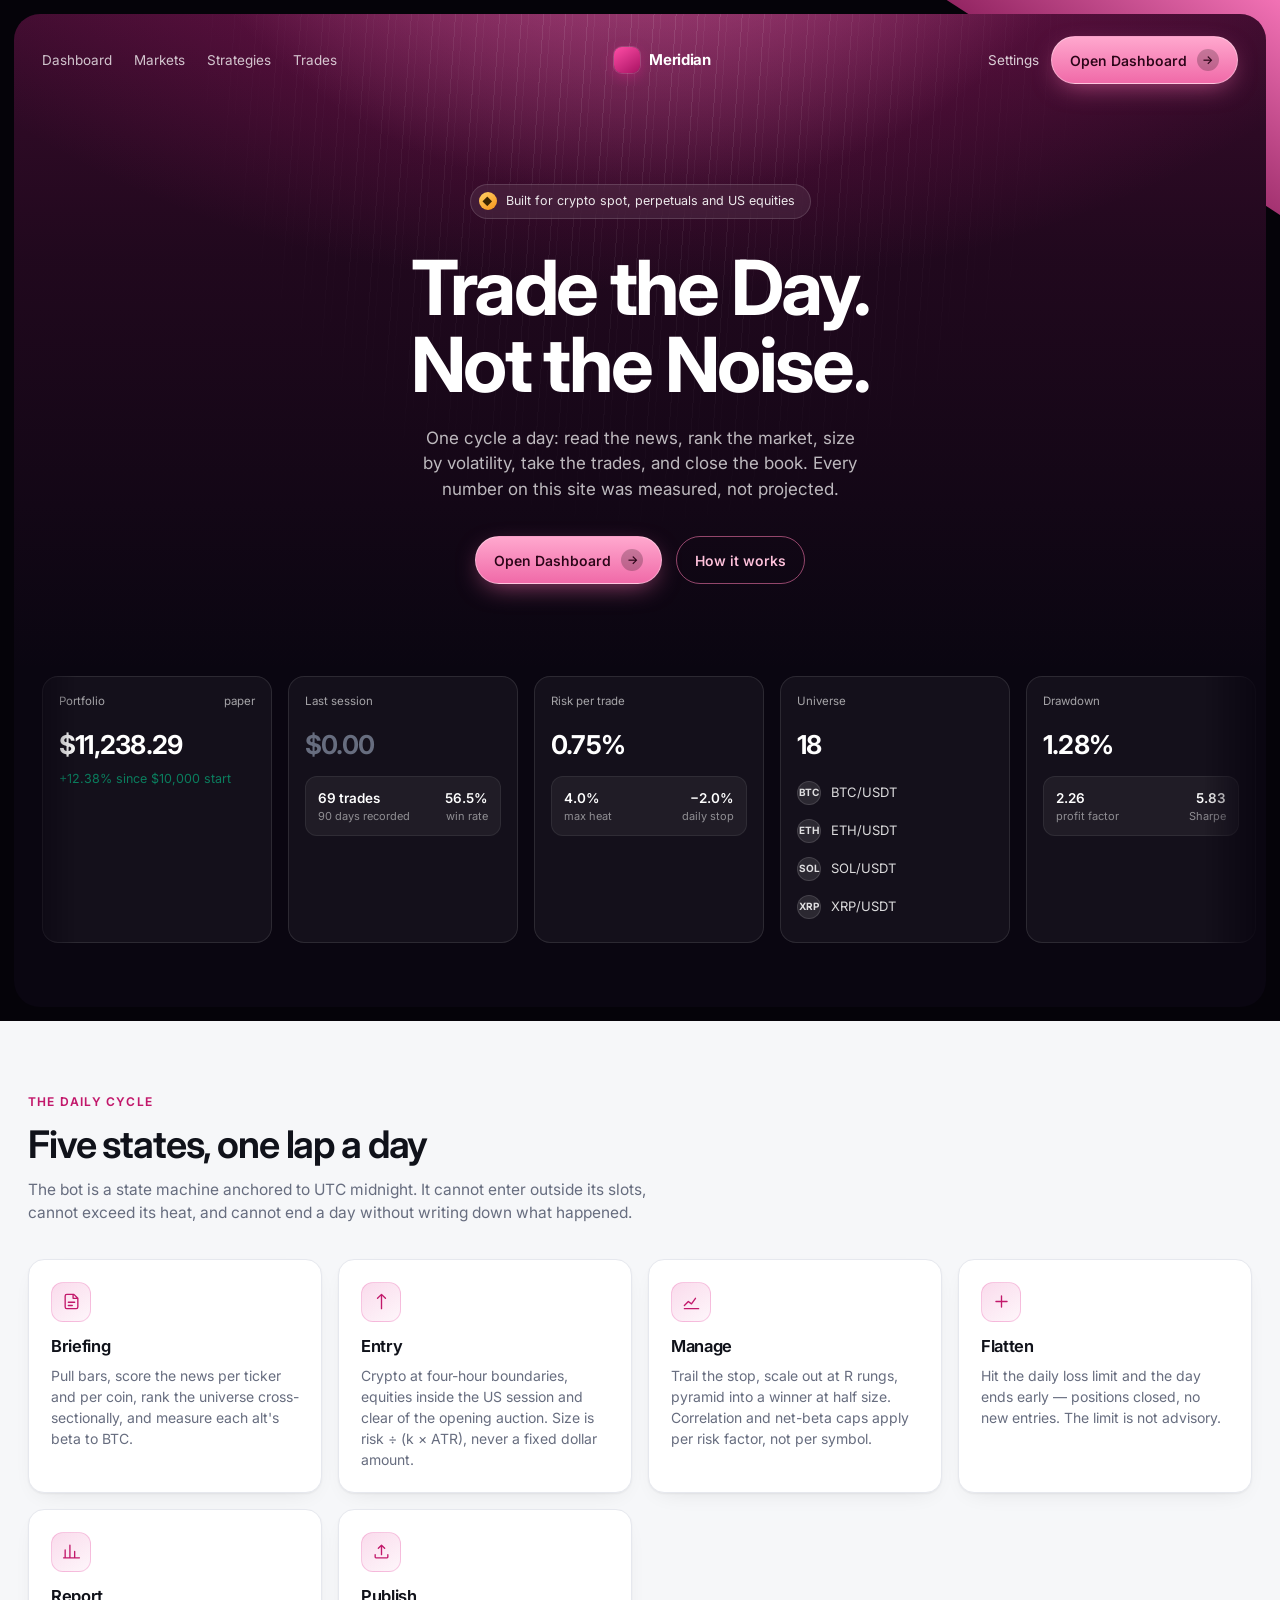
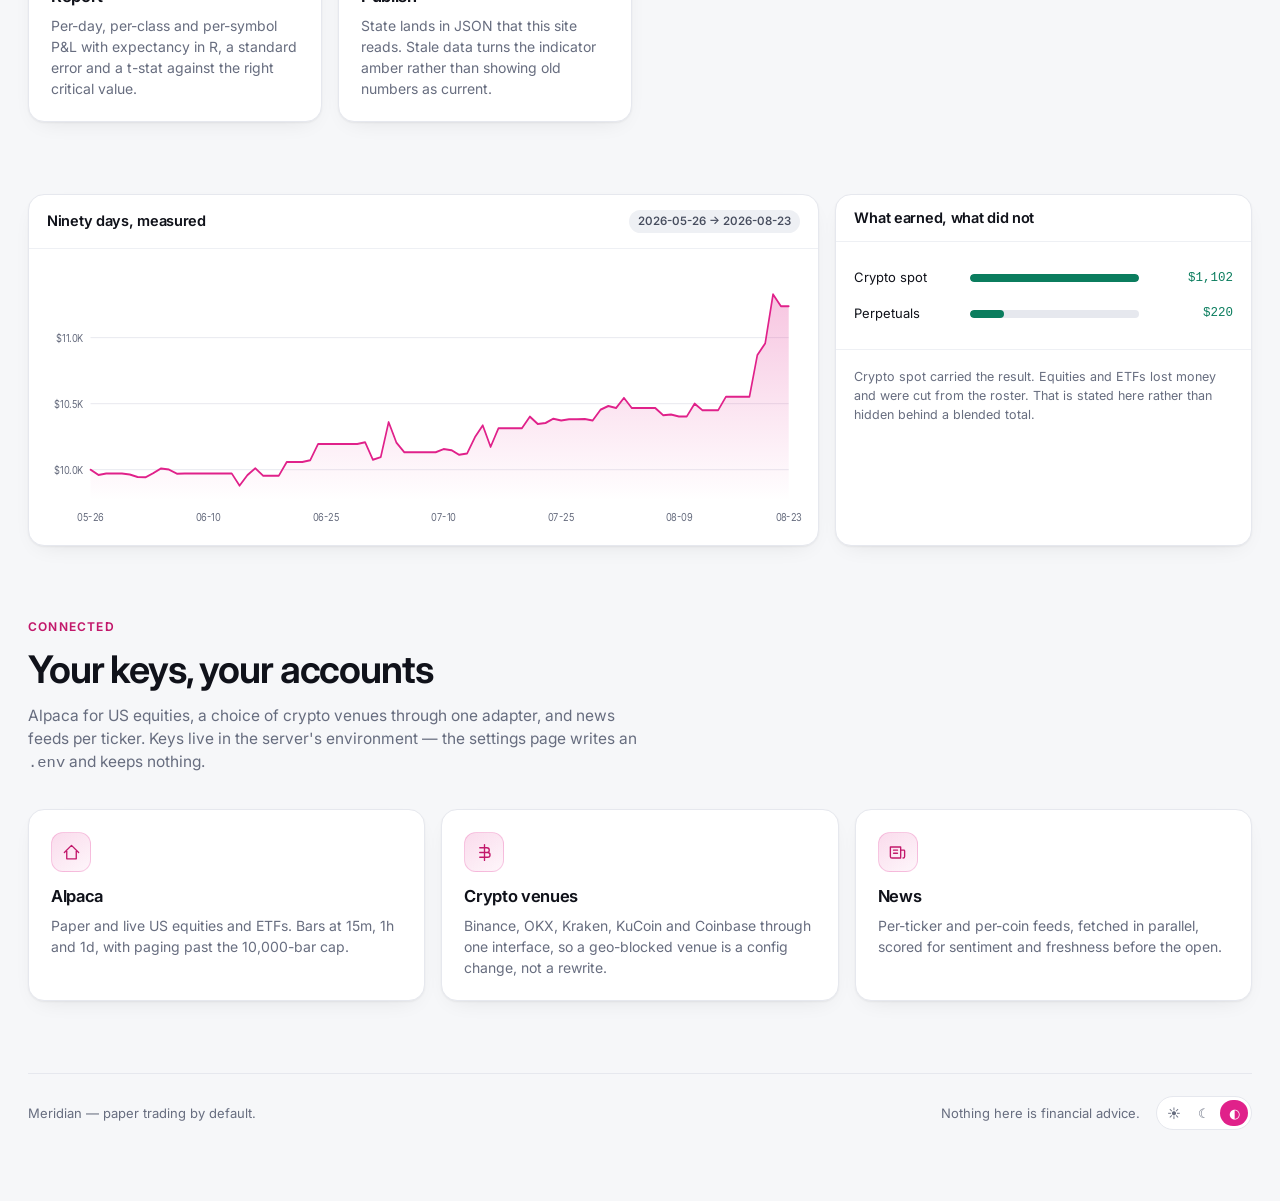
==== commit e2fe25f0: "web: rebuild the front end around two deliberate surfaces The previous design was one flat dark them" ====
--- a/web/index.html
+++ b/web/index.html
@@ -3,215 +3,218 @@
 <head>
 <meta charset="utf-8">
 <meta name="viewport" content="width=device-width, initial-scale=1">
-<title>Meridian — Autonomous Trading</title>
-<meta name="description" content="A daily-cycle trading bot that reads the news, screens the market, sizes by risk and reports what it actually did.">
-<link rel="icon" href="data:image/svg+xml,<svg xmlns='http://www.w3.org/2000/svg' viewBox='0 0 32 32'><text y='26' font-size='26'>◈</text></svg>">
+<title>Meridian</title>
+<meta name="description" content="An autonomous daily-cycle trading bot for crypto and US equities. It reads the news, sizes by volatility, and reports what it actually did.">
+<!-- Resolve the theme before first paint. A dark-mode reader should
+     never see a white flash on the way in. -->
+<script>try{document.documentElement.dataset.theme=localStorage.getItem("theme")||"auto"}catch(e){}</script>
 <link rel="preconnect" href="https://fonts.googleapis.com">
 <link rel="preconnect" href="https://fonts.gstatic.com" crossorigin>
-<link href="https://fonts.googleapis.com/css2?family=Inter:wght@400;500;600;700;800&family=JetBrains+Mono:wght@400;500&display=swap" rel="stylesheet">
-<script>
-/* Resolve the theme before first paint. Without this a page whose
-   stylesheet defaults to dark flashes dark at someone who chose light —
-   the one frame of wrongness people notice most. */
-try {
-  var t = localStorage.getItem("theme") || "auto";
-  document.documentElement.dataset.theme = t;
-} catch (e) { document.documentElement.dataset.theme = "auto"; }
-</script>
-<link rel="stylesheet" href="./assets/app.css">
+<link rel="stylesheet" href="https://fonts.googleapis.com/css2?family=Inter:wght@400;500;600;700&display=swap">
+<link rel="icon" href="favicon.svg" type="image/svg+xml">
+<link rel="stylesheet" href="assets/app.css">
 </head>
-<body>
-<div class="aurora"></div>
-
-<header class="nav">
-  <div class="wrap" style="display:flex;align-items:center;gap:22px">
-    <a class="brand" href="./index.html"><span class="mark">◈</span> Meridian</a>
-    <nav data-topnav></nav>
-    <span class="spacer"></span>
-    <span data-toggle-theme></span>
-    <a class="btn sm primary" href="./dashboard.html">Open Dashboard →</a>
+<body class="landing">
+
+<div class="stage">
+<header class="hero">
+  <nav class="hero-nav">
+    <div class="links">
+      <a href="dashboard.html">Dashboard</a>
+      <a href="markets.html">Markets</a>
+      <a href="strategies.html">Strategies</a>
+      <a href="trades.html">Trades</a>
+    </div>
+    <div class="mark"><span class="mark-glyph"></span> Meridian</div>
+    <div class="right">
+      <a class="hide-sm" href="settings.html" style="color:rgba(255,255,255,.8);font-size:13.5px">Settings</a>
+      <a class="btn btn-fill" href="dashboard.html">Open Dashboard <span class="arrow">→</span></a>
+    </div>
+  </nav>
+
+  <div class="hero-body">
+    <span class="eyebrow"><span class="dot">◆</span> Built for crypto spot, perpetuals and US equities</span>
+    <h1>Trade the Day.<br>Not the Noise.</h1>
+    <p class="lede">
+      One cycle a day: read the news, rank the market, size by volatility,
+      take the trades, and close the book. Every number on this site was
+      measured, not projected.
+    </p>
+    <div class="hero-cta">
+      <a class="btn btn-fill" href="dashboard.html">Open Dashboard <span class="arrow">→</span></a>
+      <a class="btn btn-ghost" href="#how">How it works</a>
+    </div>
+  </div>
+
+  <!-- Live figures, read from the same JSON the dashboard reads.
+       A landing page quoting invented numbers is a landing page you
+       cannot trust about anything else. -->
+  <div class="strip" id="strip">
+    <div class="glass"><div class="cap">Portfolio</div><div class="big skel" style="height:30px"></div></div>
+    <div class="glass"><div class="cap">Last session</div><div class="big skel" style="height:30px"></div></div>
+    <div class="glass"><div class="cap">Risk</div><div class="big skel" style="height:30px"></div></div>
+    <div class="glass"><div class="cap">Universe</div><div class="big skel" style="height:30px"></div></div>
   </div>
 </header>
-
-<main class="wrap">
-  <section class="hero">
-    <span class="pill"><span class="dot"></span> Paper trading · crypto spot &amp; perpetuals</span>
-    <h1>Trade the plan,<br><span class="grad">not the impulse</span></h1>
-    <p class="lede">
-      A daily-cycle bot that screens four hundred markets, reads the wire,
-      sizes every position by risk rather than by conviction, and writes
-      down exactly what it did — including the parts that lost money.
-    </p>
-    <div class="cta">
-      <a class="btn primary" href="./dashboard.html">Open Dashboard →</a>
-      <a class="btn ghost" href="https://github.com/khizrajabeen/Claude" target="_blank" rel="noopener">View the code</a>
-    </div>
-
-    <div class="stat-row" id="live-stats">
-      <div class="card stat"><div class="label">Portfolio value</div>
-        <div class="value mono" id="s-equity">—</div>
-        <div class="delta muted" id="s-equity-d">loading…</div></div>
-      <div class="card stat"><div class="label">Total return</div>
-        <div class="value mono" id="s-return">—</div>
-        <div class="delta muted" id="s-return-d">since inception</div></div>
-      <div class="card stat"><div class="label">Max drawdown</div>
-        <div class="value mono" id="s-dd">—</div>
-        <div class="delta muted">peak to trough</div></div>
-      <div class="card stat"><div class="label">Closed trades</div>
-        <div class="value mono" id="s-trades">—</div>
-        <div class="delta muted" id="s-trades-d">win rate</div></div>
-    </div>
-    <p class="small muted" style="margin-top:14px" id="s-asof"></p>
+</div>
+
+<main>
+  <section class="section" id="how">
+    <div class="section-head">
+      <div class="kicker">The daily cycle</div>
+      <h2>Five states, one lap a day</h2>
+      <p>The bot is a state machine anchored to UTC midnight. It cannot
+         enter outside its slots, cannot exceed its heat, and cannot end
+         a day without writing down what happened.</p>
+    </div>
+    <div class="feature-grid">
+      <div class="feature"><div class="ico"><svg viewBox="0 0 24 24" fill="none" stroke="currentColor" stroke-width="1.7" stroke-linecap="round" stroke-linejoin="round" aria-hidden="true"><path d="M4 19V5a2 2 0 012-2h9l5 5v11a2 2 0 01-2 2H6a2 2 0 01-2-2zM14 3v5h5M8 13h8M8 17h5"/></svg></div><h3>Briefing</h3>
+        <p>Pull bars, score the news per ticker and per coin, rank the universe
+           cross-sectionally, and measure each alt's beta to BTC.</p></div>
+      <div class="feature"><div class="ico"><svg viewBox="0 0 24 24" fill="none" stroke="currentColor" stroke-width="1.7" stroke-linecap="round" stroke-linejoin="round" aria-hidden="true"><path d="M12 3v18M12 3l-5 5M12 3l5 5"/></svg></div><h3>Entry</h3>
+        <p>Crypto at four-hour boundaries, equities inside the US session and
+           clear of the opening auction. Size is risk ÷ (k × ATR), never a fixed
+           dollar amount.</p></div>
+      <div class="feature"><div class="ico"><svg viewBox="0 0 24 24" fill="none" stroke="currentColor" stroke-width="1.7" stroke-linecap="round" stroke-linejoin="round" aria-hidden="true"><path d="M3 17l5-5 4 3 5-7M3 21h18"/></svg></div><h3>Manage</h3>
+        <p>Trail the stop, scale out at R rungs, pyramid into a winner at half
+           size. Correlation and net-beta caps apply per risk factor, not per symbol.</p></div>
+      <div class="feature"><div class="ico"><svg viewBox="0 0 24 24" fill="none" stroke="currentColor" stroke-width="1.7" stroke-linecap="round" stroke-linejoin="round" aria-hidden="true"><path d="M5 12h14M12 5v14"/></svg></div><h3>Flatten</h3>
+        <p>Hit the daily loss limit and the day ends early — positions closed,
+           no new entries. The limit is not advisory.</p></div>
+      <div class="feature"><div class="ico"><svg viewBox="0 0 24 24" fill="none" stroke="currentColor" stroke-width="1.7" stroke-linecap="round" stroke-linejoin="round" aria-hidden="true"><path d="M4 20V10M10 20V4M16 20v-8M22 20H2"/></svg></div><h3>Report</h3>
+        <p>Per-day, per-class and per-symbol P&amp;L with expectancy in R, a
+           standard error and a t-stat against the right critical value.</p></div>
+      <div class="feature"><div class="ico"><svg viewBox="0 0 24 24" fill="none" stroke="currentColor" stroke-width="1.7" stroke-linecap="round" stroke-linejoin="round" aria-hidden="true"><path d="M12 16V4M12 4L8 8M12 4l4 4M4 16v3a1 1 0 001 1h14a1 1 0 001-1v-3"/></svg></div><h3>Publish</h3>
+        <p>State lands in JSON that this site reads. Stale data turns the
+           indicator amber rather than showing old numbers as current.</p></div>
+    </div>
   </section>
 
-  <div class="marquee">
-    <span>OKX</span><span>KRAKEN</span><span>COINBASE</span><span>KUCOIN</span>
-    <span>ALPACA</span><span>NASDAQ</span>
-  </div>
-
-  <section class="section-head">
-    <h2>What it actually does</h2>
-    <p>Every claim here is something the code does and the record can be checked against.</p>
+  <section class="section" style="padding-top:0">
+    <div class="split grid">
+      <div class="card">
+        <div class="card-head"><h2>Ninety days, measured</h2>
+          <span class="grow"></span>
+          <span class="pill" id="period">—</span></div>
+        <div class="card-body"><div id="curve" style="min-height:260px"></div></div>
+      </div>
+      <div class="card">
+        <div class="card-head"><h2>What earned, what did not</h2></div>
+        <div class="card-body" id="classes"></div>
+        <div class="card-body" style="border-top:1px solid var(--line-soft)">
+          <p class="muted" style="font-size:12.5px;line-height:1.5">
+            Crypto spot carried the result. Equities and ETFs lost money and
+            were cut from the roster. That is stated here rather than hidden
+            behind a blended total.</p>
+        </div>
+      </div>
+    </div>
   </section>
 
-  <section class="features">
-    <div class="card feature">
-      <div class="ico">◎</div>
-      <h4>Screens before it trades</h4>
-      <p>Ranks every active market on the venue by 24-hour turnover, flags
-      listings too young to have measurable history, and attaches per-coin
-      news — so the day starts from what is liquid and moving, not from a
-      list written months ago.</p>
-    </div>
-    <div class="card feature">
-      <div class="ico">⚖</div>
-      <h4>Sizes by risk, not by feel</h4>
-      <p>Every position is sized so a stop-out costs the same fraction of
-      the account. Portfolio heat, correlation and net beta are capped per
-      risk factor, and beta is measured from the tape rather than
-      assumed.</p>
-    </div>
-    <div class="card feature">
-      <div class="ico">↗</div>
-      <h4>Presses winners, books profit</h4>
-      <p>Adds units to positions that are working, each risking less than
-      the last, and sells slices at set multiples of risk so a trend does
-      not hand its gains back while the trailing stop catches up.</p>
-    </div>
-    <div class="card feature">
-      <div class="ico">📰</div>
-      <h4>Reads the wire</h4>
-      <p>Per-instrument sentiment from editorial and exchange feeds,
-      weighted by coverage and recency. A single excitable headline cannot
-      open a position, and good news in a downtrend is refused.</p>
-    </div>
-    <div class="card feature">
-      <div class="ico">🛑</div>
-      <h4>Knows when to stop</h4>
-      <p>A daily loss limit, a drawdown halt, a cooldown after losing
-      streaks and a hard cap on new positions per day. The bot is allowed
-      to decide it should not trade today.</p>
-    </div>
-    <div class="card feature">
-      <div class="ico">🔍</div>
-      <h4>Reports against itself</h4>
-      <p>Every expectancy carries its standard error and the sample it
-      would need to be real. Results that are not statistically
-      distinguishable from zero are labelled as such rather than
-      advertised.</p>
-    </div>
-  </section>
-
-  <section class="section-head">
-    <h2>The roster, and how it was chosen</h2>
-    <p>Each strategy was run alone over the same 90 days, on one shared
-       download, so the only thing differing between runs was the strategy.</p>
-  </section>
-
-  <section class="card pad-lg" style="margin-bottom:24px;overflow-x:auto">
-    <table>
-      <thead><tr><th>Strategy</th><th class="num">Return</th>
-        <th class="num">Trades</th><th class="num">Expectancy</th>
-        <th class="num">Max DD</th><th class="num">Profit factor</th>
-        <th>Verdict</th></tr></thead>
-      <tbody>
-        <tr><td>clenow</td><td class="num up">+14.91%</td><td class="num">39</td>
-          <td class="num up">+0.581R</td><td class="num">1.33%</td>
-          <td class="num">5.58</td><td class="up">kept</td></tr>
-        <tr><td>turtle</td><td class="num up">+10.77%</td><td class="num">69</td>
-          <td class="num up">+0.255R</td><td class="num">1.29%</td>
-          <td class="num">2.09</td><td class="up">kept</td></tr>
-        <tr><td>lorentzian</td><td class="num up">+3.80%</td><td class="num">50</td>
-          <td class="num muted">−0.002R</td><td class="num">4.02%</td>
-          <td class="num">1.37</td><td class="muted">kept on sufferance</td></tr>
-        <tr><td>supertrend</td><td class="num down">−1.17%</td><td class="num">214</td>
-          <td class="num down">−0.070R</td><td class="num">5.58%</td>
-          <td class="num">1.01</td><td class="down">dropped</td></tr>
-        <tr><td>nwenvelope</td><td class="num down">−3.23%</td><td class="num">19</td>
-          <td class="num down">−0.308R</td><td class="num">3.25%</td>
-          <td class="num">0.20</td><td class="down">dropped</td></tr>
-        <tr><td>holygrail</td><td class="num down">−3.26%</td><td class="num">55</td>
-          <td class="num down">−0.206R</td><td class="num">5.14%</td>
-          <td class="num">0.76</td><td class="down">dropped</td></tr>
-        <tr><td>smc</td><td class="num down">−6.45%</td><td class="num">162</td>
-          <td class="num down">−0.321R</td><td class="num">9.40%</td>
-          <td class="num">0.65</td><td class="down">dropped</td></tr>
-      </tbody>
-    </table>
-    <p class="small muted" style="margin-top:14px;line-height:1.7">
-      The four dropped strategies traded about 450 times between them to
-      lose money. <code>lorentzian</code> is kept because its return is
-      positive and it is a different kind of driver next to two correlated
-      trend systems — but its expectancy is essentially zero, so the gain
-      came from a handful of large winners rather than an edge per trade,
-      and the autopilot benches it if that stops being true.
-    </p>
-  </section>
-
-  <section class="card pad-lg" style="margin:40px 0">
-    <h3>Honest about what this is</h3>
-    <p style="color:var(--ink-2);font-size:14.5px;line-height:1.75;max-width:78ch">
-      This runs on paper by default. The performance shown on this page is
-      a simulation over historical bars, with modelled fees, slippage and
-      funding — not a live account. Backtests flatter: they fill at prices
-      nobody queued for, they know which markets survived, and a single
-      run cannot separate an edge from a lucky path. Numbers here are
-      reported with their error bars for that reason. Nothing on this page
-      is financial advice, and trading carries the risk of losing
-      everything committed to it.
-    </p>
+  <section class="section" style="padding-top:0">
+    <div class="section-head">
+      <div class="kicker">Connected</div>
+      <h2>Your keys, your accounts</h2>
+      <p>Alpaca for US equities, a choice of crypto venues through one adapter,
+         and news feeds per ticker. Keys live in the server's environment — the
+         settings page writes an <code>.env</code> and keeps nothing.</p>
+    </div>
+    <div class="feature-grid">
+      <div class="feature"><div class="ico"><svg viewBox="0 0 24 24" fill="none" stroke="currentColor" stroke-width="1.7" stroke-linecap="round" stroke-linejoin="round" aria-hidden="true"><path d="M3 12l9-9 9 9M6 10v10h12V10"/></svg></div><h3>Alpaca</h3>
+        <p>Paper and live US equities and ETFs. Bars at 15m, 1h and 1d, with
+           paging past the 10,000-bar cap.</p></div>
+      <div class="feature"><div class="ico"><svg viewBox="0 0 24 24" fill="none" stroke="currentColor" stroke-width="1.7" stroke-linecap="round" stroke-linejoin="round" aria-hidden="true"><path d="M12 2v20M6 6h9a3 3 0 010 6H6h10a3 3 0 010 6H6"/></svg></div><h3>Crypto venues</h3>
+        <p>Binance, OKX, Kraken, KuCoin and Coinbase through one interface, so a
+           geo-blocked venue is a config change, not a rewrite.</p></div>
+      <div class="feature"><div class="ico"><svg viewBox="0 0 24 24" fill="none" stroke="currentColor" stroke-width="1.7" stroke-linecap="round" stroke-linejoin="round" aria-hidden="true"><path d="M3 5h13v14H5a2 2 0 01-2-2zM16 9h4a1 1 0 011 1v7a2 2 0 01-2 2M7 9h5M7 13h5"/></svg></div><h3>News</h3>
+        <p>Per-ticker and per-coin feeds, fetched in parallel, scored for
+           sentiment and freshness before the open.</p></div>
+    </div>
   </section>
 </main>
 
-<footer class="wrap">
-  <span>◈ Meridian</span>
-  <span class="muted">Paper trading · no advice · your keys stay in your browser</span>
-  <span class="spacer" style="flex:1"></span>
-  <a class="muted" href="./dashboard.html">Dashboard</a>
-  <a class="muted" href="./settings.html">Settings</a>
+<footer class="section" style="padding-top:0;color:var(--ink-3);font-size:13px">
+  <div style="border-top:1px solid var(--line);padding-top:22px;display:flex;
+              gap:16px;flex-wrap:wrap;align-items:center">
+    <span>Meridian — paper trading by default.</span>
+    <span class="grow" style="flex:1"></span>
+    <span>Nothing here is financial advice.</span>
+    <span data-toggle-theme></span>
+  </div>
 </footer>
 
 <script type="module">
-import { load, fmt, sign, setText, initTheme } from "./assets/app.js";
-import { renderNav } from "./assets/nav.js";
+import { load, usd, pct, cls, num, initTheme, compact } from "./assets/app.js";
+import { lineChart, barList } from "./assets/chart.js";
 
 initTheme();
-renderNav();
-
-load("portfolio").then((p) => {
-  setText("s-equity", fmt.money(p.equity));
-  setText("s-equity-d",
-    `${fmt.pct(p.daily_return_pct)} today`, sign(p.daily_return_pct));
-  setText("s-return", fmt.pct(p.total_return_pct), sign(p.total_return_pct));
-  setText("s-dd", `${fmt.num(p.max_drawdown_pct)}%`);
-  setText("s-trades", String(p.trades));
-  setText("s-trades-d", `${fmt.num(p.win_rate, 1)}% win rate`);
-  document.getElementById("s-asof").textContent =
-    `Updated ${fmt.ago(p.as_of)} · starting balance ${fmt.money(p.starting_equity)}`;
-}).catch(() => {
-  document.getElementById("s-asof").textContent =
-    "No published results yet — run `python main.py publish` to fill this in.";
-});
+
+const CLASS_NAME = {
+  crypto_spot: "Crypto spot", crypto_perp: "Perpetuals",
+  equity: "Equities", etf: "ETFs",
+};
+
+try {
+  const [p, m, d] = await Promise.all([load("portfolio"), load("meta"), load("daily")]);
+
+  const coins = (m.universe?.crypto_spot?.length || 0) + (m.universe?.crypto_perp?.length || 0);
+  document.getElementById("strip").innerHTML = `
+    <div class="glass">
+      <div class="cap">Portfolio <span>${m.mode}</span></div>
+      <div class="big">${usd(p.equity)}</div>
+      <div class="${cls(p.total_return_pct)}" style="font-size:12.5px;margin-top:6px">
+        ${pct(p.total_return_pct)} since ${usd(p.starting_equity, 0)} start</div>
+    </div>
+    <div class="glass">
+      <div class="cap">Last session</div>
+      <div class="big ${cls(p.daily_pnl)}">${usd(p.daily_pnl)}</div>
+      <div class="swap-row" style="margin-top:12px">
+        <div><div class="sym">${p.trades} trades</div><div class="sub">${m.days_recorded} days recorded</div></div>
+        <div style="text-align:right"><div class="sym">${num(p.win_rate, 1)}%</div><div class="sub">win rate</div></div>
+      </div>
+    </div>
+    <div class="glass">
+      <div class="cap">Risk per trade</div>
+      <div class="big">${num(m.risk.risk_per_trade_pct, 2)}%</div>
+      <div class="swap-row" style="margin-top:12px">
+        <div><div class="sym">${num(m.risk.max_portfolio_heat_pct, 1)}%</div><div class="sub">max heat</div></div>
+        <div style="text-align:right"><div class="sym">−${num(m.risk.max_daily_loss_pct, 1)}%</div><div class="sub">daily stop</div></div>
+      </div>
+    </div>
+    <div class="glass">
+      <div class="cap">Universe</div>
+      <div class="big">${coins}</div>
+      <div style="margin-top:10px">
+        ${(m.universe?.crypto_spot || []).slice(0, 4).map((s) => `
+          <div class="asset-line"><span class="chip">${s.split("/")[0].slice(0, 3)}</span>${s}</div>`).join("")}
+      </div>
+    </div>
+    <div class="glass">
+      <div class="cap">Drawdown</div>
+      <div class="big">${num(p.max_drawdown_pct, 2)}%</div>
+      <div class="swap-row" style="margin-top:12px">
+        <div><div class="sym">${num(p.profit_factor, 2)}</div><div class="sub">profit factor</div></div>
+        <div style="text-align:right"><div class="sym">${num(p.sharpe_daily, 2)}</div><div class="sub">Sharpe</div></div>
+      </div>
+    </div>`;
+
+  document.getElementById("period").textContent = `${d.period.from} → ${d.period.to}`;
+  lineChart(document.getElementById("curve"),
+    [{ name: "Equity", values: d.curve.map((r) => ({ x: r.day.slice(5), y: r.equity })) }],
+    { fill: true, height: 260, fmt: (v) => usd(v, 0), yFmt: (v) => compact(v),
+      label: "Account equity over the recorded period" });
+
+  barList(document.getElementById("classes"),
+    Object.entries(d.by_asset_class)
+      .map(([k, v]) => ({ name: CLASS_NAME[k] || k, value: v.pnl }))
+      .sort((a, b) => b.value - a.value),
+    { fmt: (v) => usd(v, 0) });
+} catch (e) {
+  document.getElementById("strip").innerHTML =
+    `<div class="glass"><div class="cap">No data published yet</div>
+     <p style="font-size:13px;color:rgba(255,255,255,.7);margin-top:8px">
+     Run <code>python main.py publish --screen</code> to fill this in.</p></div>`;
+}
 </script>
 </body>
 </html>
--- a/web/assets/app.css
+++ b/web/assets/app.css
@@ -1,413 +1,635 @@
-/* One stylesheet for the landing page, the dashboard and settings.
-   The palette is taken from the supplied designs: near-black backgrounds,
-   a magenta-to-rose gradient for anything that leads the eye, and a thin
-   translucent panel for every card. Light mode exists because a dashboard
-   gets read at a desk in daylight as well as at night. */
+/* ============================================================
+   Meridian — design system
+
+   Two surfaces, deliberately different, because they do
+   different jobs:
+
+   .hero      cinematic dark. A landing band with its own fixed
+              dark palette and a magenta beam. It does not follow
+              the theme, because a marketing hero that turns white
+              stops being the thing people were shown.
+   .app       a working instrument panel. Light by default, dark
+              on request. Dense, quiet, high-contrast, built to be
+              read for an hour without fatigue.
+   ============================================================ */
+
+/* ── Tokens ─────────────────────────────────────────────── */
 
 :root {
-  color-scheme: dark;
-
-  --bg:        #07040c;
-  --bg-2:      #0d0714;
-  --panel:     rgba(255, 255, 255, 0.035);
-  --panel-2:   rgba(255, 255, 255, 0.06);
-  --line:      rgba(255, 255, 255, 0.09);
-  --line-soft: rgba(255, 255, 255, 0.05);
-
-  --ink:       #f4eef8;
-  --ink-2:     #b9adc8;
-  --ink-3:     #7d7290;
-
-  --accent:    #e458a8;
-  --accent-2:  #ff8ec7;
-  --accent-3:  #8b3fd4;
-  --grad: linear-gradient(135deg, #ff8ec7 0%, #e458a8 45%, #8b3fd4 100%);
-  --grad-soft: linear-gradient(135deg,
-                rgba(255,142,199,.16), rgba(139,63,212,.10));
-
-  --up:        #34d399;
-  --down:      #fb7185;
-  --warn:      #fbbf24;
-
-  --r-sm: 10px;
-  --r:    16px;
-  --r-lg: 24px;
-  --shadow: 0 18px 48px rgba(0, 0, 0, .55);
-  --font: "Inter", system-ui, -apple-system, "Segoe UI", Roboto, sans-serif;
-  --mono: "JetBrains Mono", ui-monospace, SFMono-Regular, Menlo, monospace;
-}
-
-:root[data-theme="light"] {
-  color-scheme: light;
-  --bg:        #f6f4f9;
-  --bg-2:      #ffffff;
-  --panel:     #ffffff;
-  --panel-2:   #faf8fc;
-  --line:      rgba(16, 8, 28, 0.11);
-  --line-soft: rgba(16, 8, 28, 0.06);
-  --ink:       #16101f;
-  --ink-2:     #544a60;
-  --ink-3:     #6b6179;
-  /* Everything darkens. A palette tuned on near-black does not survive
-     being inverted: measured against this background the original
-     muted grey came out at 3.67:1, the green at 3.15:1 and the red at
-     4.09:1 — all readable, none of them clearing the 4.5:1 that body
-     text is supposed to. These values clear it against both the page
-     and the white panels that sit on it. */
-  --accent:    #c4348a;
-  --accent-2:  #a3266f;
-  --grad-soft: linear-gradient(135deg,
-                rgba(196,52,138,.10), rgba(139,63,212,.07));
-  --up:        #0b7d5e;
-  --down:      #c22338;
-  --shadow: 0 10px 30px rgba(24, 10, 40, .07);
-}
-
-/* "Auto" follows the operating system. The inline script in each page's
-   head resolves it before first paint, so a dark-by-default stylesheet
-   does not flash at someone who asked for light. */
-@media (prefers-color-scheme: light) {
+  /* Brand. The magenta is the one constant across both surfaces. */
+  --brand:        #e0218a;
+  --brand-lift:   #ff4da6;
+  --brand-deep:   #a81263;
+  --brand-ink:    #c2186b;   /* brand as TEXT on light — AA at 4.6:1 */
+
+  /* Light app surface (default) */
+  --bg:           #f6f7f9;
+  --surface:      #ffffff;
+  --surface-2:    #fbfbfd;
+  --line:         #e6e8ee;
+  --line-soft:    #eef0f4;
+  --ink:          #10121a;
+  --ink-2:        #474d5e;
+  --ink-3:        #676d7f;   /* AA on white cards AND on --line-soft chips */
+  --up:           #0b7d5e;
+  --up-bg:        #e7f6f0;
+  --down:         #c22338;
+  --down-bg:      #fdecee;
+  --warn:         #9a6207;
+  --warn-bg:      #fdf4e3;
+  --shadow:       0 1px 2px rgba(16,18,26,.05), 0 8px 24px -12px rgba(16,18,26,.12);
+  --shadow-lg:    0 2px 4px rgba(16,18,26,.05), 0 24px 48px -20px rgba(16,18,26,.18);
+
+  /* Chart series. Distinguishable in both themes and for the
+     common colour-vision deficiencies: they differ in lightness,
+     not only in hue. */
+  --s1: #e0218a;  --s2: #2f6df6;  --s3: #0b7d5e;
+  --s4: #b45309;  --s5: #7c3aed;  --s6: #0e7490;
+
+  --r-sm: 8px;  --r: 12px;  --r-lg: 16px;  --r-xl: 22px;
+  --rail: 68px;
+  --topbar: 64px;
+  --maxw: 1480px;
+
+  --sans: "Inter", -apple-system, BlinkMacSystemFont, "Segoe UI", Roboto,
+          "Helvetica Neue", Arial, sans-serif;
+  --mono: "SF Mono", ui-monospace, "JetBrains Mono", Menlo, Consolas, monospace;
+}
+
+/* Dark app surface. Declared twice: once for an explicit choice,
+   once for "match system", so auto tracks the OS with no
+   JavaScript repaint and no flash. */
+:root[data-theme="dark"] {
+  --bg:        #0b0d13;
+  --surface:   #12141d;
+  --surface-2: #171a24;
+  --line:      #242836;
+  --line-soft: #1c202b;
+  --ink:       #f2f3f7;
+  --ink-2:     #b6bccd;
+  --ink-3:     #8a91a6;
+  --brand-ink: #ff6cb0;
+  --up:        #34d399;  --up-bg:   #08271f;
+  --down:      #fb7185;  --down-bg: #2a1119;
+  --warn:      #fbbf24;  --warn-bg: #2a2008;
+  --shadow:    0 1px 2px rgba(0,0,0,.4), 0 8px 24px -12px rgba(0,0,0,.6);
+  --shadow-lg: 0 2px 4px rgba(0,0,0,.4), 0 24px 48px -20px rgba(0,0,0,.7);
+  --s1: #ff4da6;  --s2: #60a5fa;  --s3: #34d399;
+  --s4: #fbbf24;  --s5: #c084fc;  --s6: #22d3ee;
+}
+@media (prefers-color-scheme: dark) {
   :root[data-theme="auto"] {
-  color-scheme: light;
-  --bg:        #f6f4f9;
-  --bg-2:      #ffffff;
-  --panel:     #ffffff;
-  --panel-2:   #faf8fc;
-  --line:      rgba(16, 8, 28, 0.11);
-  --line-soft: rgba(16, 8, 28, 0.06);
-  --ink:       #16101f;
-  --ink-2:     #544a60;
-  --ink-3:     #6b6179;
-  /* Everything darkens. A palette tuned on near-black does not survive
-     being inverted: measured against this background the original
-     muted grey came out at 3.67:1, the green at 3.15:1 and the red at
-     4.09:1 — all readable, none of them clearing the 4.5:1 that body
-     text is supposed to. These values clear it against both the page
-     and the white panels that sit on it. */
-  --accent:    #c4348a;
-  --accent-2:  #a3266f;
-  --grad-soft: linear-gradient(135deg,
-                rgba(196,52,138,.10), rgba(139,63,212,.07));
-  --up:        #0b7d5e;
-  --down:      #c22338;
-  --shadow: 0 10px 30px rgba(24, 10, 40, .07);
-}
-}
-
-* { box-sizing: border-box; }
-
-html, body {
+    --bg:        #0b0d13;
+    --surface:   #12141d;
+    --surface-2: #171a24;
+    --line:      #242836;
+    --line-soft: #1c202b;
+    --ink:       #f2f3f7;
+    --ink-2:     #b6bccd;
+    --ink-3:     #8a91a6;
+    --brand-ink: #ff6cb0;
+    --up:        #34d399;  --up-bg:   #08271f;
+    --down:      #fb7185;  --down-bg: #2a1119;
+    --warn:      #fbbf24;  --warn-bg: #2a2008;
+    --shadow:    0 1px 2px rgba(0,0,0,.4), 0 8px 24px -12px rgba(0,0,0,.6);
+    --shadow-lg: 0 2px 4px rgba(0,0,0,.4), 0 24px 48px -20px rgba(0,0,0,.7);
+    --s1: #ff4da6;  --s2: #60a5fa;  --s3: #34d399;
+    --s4: #fbbf24;  --s5: #c084fc;  --s6: #22d3ee;
+  }
+}
+
+/* ── Base ───────────────────────────────────────────────── */
+
+*, *::before, *::after { box-sizing: border-box; }
+html { -webkit-text-size-adjust: 100%; }
+body {
   margin: 0;
-  padding: 0;
   background: var(--bg);
   color: var(--ink);
-  font-family: var(--font);
+  font: 400 15px/1.5 var(--sans);
   -webkit-font-smoothing: antialiased;
-}
-
-body { min-height: 100vh; overflow-x: hidden; }
-
+  text-rendering: optimizeLegibility;
+}
+h1, h2, h3, h4 { margin: 0; font-weight: 640; letter-spacing: -.02em; line-height: 1.15; }
+p { margin: 0; }
 a { color: inherit; text-decoration: none; }
-h1, h2, h3, h4 { margin: 0; line-height: 1.12; letter-spacing: -0.02em; }
-p { margin: 0; }
-
-.wrap { width: min(1220px, 100% - 32px); margin-inline: auto; }
-
-/* ── The glow behind everything ─────────────────────────── */
-.aurora {
-  position: fixed;
-  inset: 0;
+button { font: inherit; color: inherit; }
+img, svg { display: block; max-width: 100%; }
+table { border-collapse: collapse; width: 100%; }
+:focus-visible { outline: 2px solid var(--brand); outline-offset: 2px; border-radius: 4px; }
+
+.num { font-family: var(--mono); font-variant-numeric: tabular-nums; font-feature-settings: "tnum" 1; }
+.up   { color: var(--up); }
+.down { color: var(--down); }
+.muted { color: var(--ink-3); }
+.vh { position: absolute; width: 1px; height: 1px; overflow: hidden;
+      clip: rect(0 0 0 0); clip-path: inset(50%); white-space: nowrap; }
+
+/* ============================================================
+   LANDING
+   ============================================================ */
+
+.landing { background: var(--bg); }
+
+/* The hero sits as an inset panel on a near-black field, with a
+   magenta wedge cutting the top-right corner — the framing device the
+   reference is built around. The field is always dark: it is the
+   matte the panel is mounted on, not a themed surface. */
+.stage {
+  position: relative;
+  background: #050309;
+  padding: 14px;
+  overflow: hidden;
+}
+.stage::before {
+  content: "";
+  position: absolute; top: 0; right: 0;
+  width: min(42vw, 560px); aspect-ratio: 1.55;
+  background: linear-gradient(218deg,
+    rgba(255,120,190,.95) 0%, rgba(224,33,138,.55) 42%, transparent 66%);
+  clip-path: polygon(38% 0, 100% 0, 100% 62%);
+  pointer-events: none;
+}
+.stage > .hero { position: relative; z-index: 1; }
+
+.hero {
+  position: relative;
+  isolation: isolate;
+  overflow: hidden;
+  background: #0a0611;
+  color: #fff;
+  border-radius: 26px;
+}
+/* The beam. A wide magenta shaft falling from above and behind
+   the headline, the way a stage light would. Three stacked
+   gradients: the shaft, a warm core, and a floor glow. */
+.hero::before {
+  content: "";
+  position: absolute; inset: -30% -15% 0;
+  background:
+    radial-gradient(30% 34% at 50% -2%, rgba(255,255,255,.55), transparent 62%),
+    radial-gradient(46% 52% at 50% 2%,  rgba(255,138,196,.72), transparent 68%),
+    radial-gradient(76% 62% at 50% 0%,  rgba(224,33,138,.55),  transparent 72%),
+    linear-gradient(180deg, rgba(224,33,138,.34) 0%, rgba(150,20,95,.16) 42%, transparent 74%);
+  z-index: -2;
+}
+.hero::after {
+  content: "";
+  position: absolute; inset: 0 0 18%;
+  background: repeating-linear-gradient(94deg,
+    rgba(255,255,255,.10) 0 1px,
+    transparent 1px 7px,
+    rgba(255,255,255,.05) 7px 8px,
+    transparent 8px 22px);
+  -webkit-mask-image: radial-gradient(46% 88% at 50% -6%, #000 8%, rgba(0,0,0,.5) 44%, transparent 82%);
+          mask-image: radial-gradient(46% 88% at 50% -6%, #000 8%, rgba(0,0,0,.5) 44%, transparent 82%);
   z-index: -1;
   pointer-events: none;
-  background:
-    radial-gradient(60rem 38rem at 78% -8%, rgba(228, 88, 168, .30), transparent 60%),
-    radial-gradient(46rem 30rem at 8% 6%, rgba(139, 63, 212, .24), transparent 62%),
-    radial-gradient(40rem 40rem at 50% 108%, rgba(255, 142, 199, .12), transparent 60%);
-}
-:root[data-theme="light"] .aurora { opacity: .45; }
-
-/* ── Chrome ─────────────────────────────────────────────── */
-.nav {
-  position: sticky; top: 0; z-index: 40;
-  display: flex; align-items: center; gap: 22px;
-  padding: 14px 0;
+}
+
+.hero-nav {
+  display: flex; align-items: center; gap: 28px;
+  max-width: var(--maxw); margin: 0 auto;
+  padding: 22px 28px;
+  font-size: 13.5px;
+}
+.hero-nav .links { display: flex; gap: 22px; color: rgba(255,255,255,.76); }
+.hero-nav .links a:hover { color: #fff; }
+.hero-nav .mark {
+  margin-inline: auto;
+  display: flex; align-items: center; gap: 9px;
+  font-weight: 680; letter-spacing: -.02em; font-size: 15px;
+}
+.hero-nav .right { display: flex; align-items: center; gap: 12px; }
+
+.mark-glyph {
+  width: 26px; height: 26px; border-radius: 8px; flex: none;
+  background: linear-gradient(145deg, var(--brand-lift), var(--brand-deep));
+  box-shadow: 0 0 0 1px rgba(255,255,255,.14), 0 4px 14px rgba(224,33,138,.45);
+}
+
+.hero-body {
+  max-width: 900px; margin: 0 auto;
+  padding: 78px 28px 92px;
+  text-align: center;
+}
+.eyebrow {
+  display: inline-flex; align-items: center; gap: 9px;
+  padding: 7px 15px 7px 8px; margin-bottom: 30px;
+  border-radius: 999px;
+  background: rgba(255,255,255,.07);
+  border: 1px solid rgba(255,255,255,.14);
+  backdrop-filter: blur(8px);
+  font-size: 12.5px; color: rgba(255,255,255,.9);
+}
+.eyebrow .dot {
+  width: 18px; height: 18px; border-radius: 50%;
+  background: linear-gradient(145deg, #ffd166, #f7931a);
+  display: grid; place-items: center; font-size: 10px; color: #3a2400;
+}
+.hero-body h1 {
+  font-size: clamp(38px, 6.4vw, 76px);
+  font-weight: 700; letter-spacing: -.035em; line-height: 1.02;
+  margin-bottom: 22px;
+  text-wrap: balance;
+}
+.hero-body .lede {
+  font-size: clamp(14.5px, 1.6vw, 17px);
+  color: rgba(255,255,255,.72);
+  max-width: 560px; margin: 0 auto 34px;
+  text-wrap: balance;
+}
+.hero-cta { display: flex; gap: 14px; justify-content: center; flex-wrap: wrap; }
+
+/* Buttons */
+.btn {
+  display: inline-flex; align-items: center; gap: 10px;
+  padding: 12px 18px; border-radius: 999px;
+  border: 1px solid transparent; background: none;
+  font-size: 14px; font-weight: 560; cursor: pointer;
+  transition: transform .12s ease, background .16s ease, border-color .16s ease;
+}
+.btn:active { transform: translateY(1px); }
+.btn .arrow {
+  width: 22px; height: 22px; border-radius: 50%; flex: none;
+  display: grid; place-items: center; font-size: 12px;
+  background: rgba(0,0,0,.22);
+}
+.btn-fill {
+  background: linear-gradient(180deg, #ffa8ce, #f06aa8);
+  color: #2b0518; border-color: rgba(255,255,255,.35);
+  box-shadow: 0 8px 26px -8px rgba(240,106,168,.7);
+}
+.btn-fill:hover { background: linear-gradient(180deg, #ffb9d8, #f57ab2); }
+.btn-ghost { border-color: rgba(255,122,178,.55); color: #ffc2dc; }
+.btn-ghost:hover { border-color: #ff7ab2; background: rgba(255,122,178,.1); }
+
+/* The glass strip under the hero — real widgets, cropped at the
+   edges the way the reference crops them, so it reads as a rail
+   that continues rather than a row that happens to end. */
+.strip {
+  display: grid; grid-auto-flow: column;
+  grid-auto-columns: minmax(230px, 1fr);
+  gap: 16px; align-items: stretch;
+  max-width: var(--maxw); margin: 0 auto;
+  padding: 0 28px 64px;
+  overflow-x: auto; scrollbar-width: none;
+  -webkit-mask-image: linear-gradient(90deg, transparent, #000 5%, #000 95%, transparent);
+          mask-image: linear-gradient(90deg, transparent, #000 5%, #000 95%, transparent);
+}
+.strip::-webkit-scrollbar { display: none; }
+.glass {
+  border-radius: var(--r-lg); padding: 16px;
+  background: rgba(255,255,255,.045);
+  border: 1px solid rgba(255,255,255,.1);
   backdrop-filter: blur(14px);
-  background: color-mix(in srgb, var(--bg) 78%, transparent);
-  border-bottom: 1px solid var(--line-soft);
-}
-.brand { display: flex; align-items: center; gap: 10px; font-weight: 700; }
-.brand .mark {
-  width: 30px; height: 30px; border-radius: 9px;
-  background: var(--grad);
+  color: #fff;
+}
+.glass .cap {
+  font-size: 11.5px; color: rgba(255,255,255,.62);
+  display: flex; justify-content: space-between; align-items: center;
+  margin-bottom: 14px;
+}
+.glass .big { font-size: 26px; font-weight: 680; letter-spacing: -.03em; }
+.swap-row {
+  display: flex; justify-content: space-between; align-items: center;
+  padding: 11px 12px; border-radius: var(--r);
+  background: rgba(255,255,255,.05); border: 1px solid rgba(255,255,255,.07);
+}
+.swap-row + .swap-row { margin-top: 8px; }
+.swap-row .sym { font-size: 13.5px; font-weight: 580; }
+.swap-row .sub { font-size: 11px; color: rgba(255,255,255,.5); }
+.asset-line {
+  display: flex; align-items: center; gap: 10px;
+  padding: 7px 0; font-size: 13px; color: rgba(255,255,255,.85);
+}
+.asset-line .chip {
+  width: 24px; height: 24px; border-radius: 50%; flex: none;
+  display: grid; place-items: center; font-size: 10px; font-weight: 700;
+  background: rgba(255,255,255,.1); border: 1px solid rgba(255,255,255,.12);
+}
+
+/* Landing sections below the hero follow the theme. */
+.section { max-width: var(--maxw); margin: 0 auto; padding: 72px 28px; }
+.section-head { max-width: 620px; margin-bottom: 34px; }
+.section-head h2 { font-size: clamp(25px, 3.2vw, 38px); letter-spacing: -.03em; }
+.section-head p { color: var(--ink-3); margin-top: 12px; font-size: 15.5px; }
+.kicker {
+  font-size: 12px; font-weight: 640; letter-spacing: .1em; text-transform: uppercase;
+  color: var(--brand-ink); margin-bottom: 12px;
+}
+.feature-grid {
+  display: grid; gap: 16px;
+  grid-template-columns: repeat(auto-fit, minmax(280px, 1fr));
+}
+.feature {
+  background: var(--surface); border: 1px solid var(--line);
+  border-radius: var(--r-lg); padding: 22px; box-shadow: var(--shadow);
+}
+.feature h3 { font-size: 16.5px; margin-bottom: 9px; }
+.feature p { color: var(--ink-3); font-size: 14px; }
+.feature .ico {
+  width: 40px; height: 40px; border-radius: 12px; margin-bottom: 15px;
   display: grid; place-items: center;
-  font-size: 15px;
-}
-.nav nav { display: flex; gap: 20px; margin-left: 10px; }
-.nav nav a { color: var(--ink-2); font-size: 14px; font-weight: 500; }
-.nav nav a:hover, .nav nav a[aria-current] { color: var(--ink); }
-.nav .spacer { flex: 1; }
-
-.btn {
-  display: inline-flex; align-items: center; gap: 8px;
-  padding: 10px 18px; border-radius: 999px;
-  border: 1px solid var(--line);
-  background: var(--panel);
-  color: var(--ink); font-weight: 600; font-size: 14px;
-  cursor: pointer; transition: transform .15s ease, filter .15s ease;
-  font-family: inherit;
-}
-.btn:hover { transform: translateY(-1px); }
-.btn.primary { background: var(--grad); border-color: transparent; color: #fff; }
-.btn.primary:hover { filter: brightness(1.07); }
-.btn.ghost { background: transparent; border-color: var(--accent); color: var(--accent-2); }
-.btn.sm { padding: 7px 13px; font-size: 13px; }
-
-/* ── Panels ─────────────────────────────────────────────── */
-.card {
-  background: var(--panel);
-  border: 1px solid var(--line);
-  border-radius: var(--r);
-  padding: 18px;
+  background: linear-gradient(145deg, rgba(224,33,138,.16), rgba(224,33,138,.04));
+  border: 1px solid rgba(224,33,138,.2); color: var(--brand-ink);
+}
+.feature .ico svg { width: 19px; height: 19px; }
+
+/* ============================================================
+   APP SHELL
+   ============================================================ */
+
+.app { display: grid; grid-template-columns: var(--rail) 1fr; min-height: 100vh; }
+
+.rail {
+  position: sticky; top: 0; height: 100vh;
+  display: flex; flex-direction: column; align-items: center; gap: 6px;
+  padding: 16px 0;
+  background: var(--surface); border-right: 1px solid var(--line);
+  z-index: 20;
+}
+.rail a.mark-glyph {
+  width: 30px; height: 30px; margin-bottom: 18px; border-radius: 9px;
+}
+.rail a.mark-glyph:hover { background: none; }
+.rail a {
+  position: relative;
+  width: 40px; height: 40px; border-radius: 11px;
+  display: grid; place-items: center;
+  color: var(--ink-3);
+  transition: background .15s ease, color .15s ease;
+}
+.rail a:hover { background: var(--line-soft); color: var(--ink); }
+.rail a[aria-current="page"] { background: var(--brand); color: #fff; }
+.rail a[aria-current="page"] svg { stroke: #fff; }
+.rail .spacer { flex: 1; }
+/* Label on hover, so an icon rail is not a guessing game. */
+.rail a .tip {
+  position: absolute; left: calc(100% + 10px); white-space: nowrap;
+  padding: 5px 9px; border-radius: 7px; font-size: 12px;
+  background: var(--ink); color: var(--bg);
+  opacity: 0; pointer-events: none; transform: translateX(-4px);
+  transition: opacity .14s ease, transform .14s ease;
+}
+.rail a:hover .tip, .rail a:focus-visible .tip { opacity: 1; transform: none; }
+
+.main { min-width: 0; display: flex; flex-direction: column; }
+
+.topbar {
+  position: sticky; top: 0; z-index: 15;
+  height: var(--topbar); flex: none;
+  display: flex; align-items: center; gap: 16px;
+  padding: 0 24px;
+  background: color-mix(in srgb, var(--bg) 88%, transparent);
   backdrop-filter: blur(12px);
-}
-.card.pad-lg { padding: 24px; }
-.card h3 {
-  font-size: 13px; font-weight: 600; letter-spacing: .01em;
-  color: var(--ink-2); margin-bottom: 14px;
-  display: flex; align-items: center; justify-content: space-between; gap: 10px;
-}
-
-.grid { display: grid; gap: 16px; }
-.muted { color: var(--ink-3); }
-.small { font-size: 12px; }
-.mono { font-family: var(--mono); font-variant-numeric: tabular-nums; }
-.up   { color: var(--up); }
-.down { color: var(--down); }
-.center { text-align: center; }
-
-.pill {
-  display: inline-flex; align-items: center; gap: 6px;
-  padding: 5px 12px; border-radius: 999px;
-  border: 1px solid var(--line);
-  background: var(--grad-soft);
-  font-size: 12px; font-weight: 600; color: var(--ink-2);
-}
-.dot { width: 7px; height: 7px; border-radius: 50%; background: var(--up); }
-.dot.stale { background: var(--warn); }
-.dot.off { background: var(--down); }
-
-/* ── Landing ────────────────────────────────────────────── */
-.hero { padding: 84px 0 46px; text-align: center; }
-.hero h1 {
-  font-size: clamp(38px, 6.4vw, 78px);
-  font-weight: 800; margin: 22px 0 18px;
-}
-.hero h1 .grad {
-  background: var(--grad);
-  -webkit-background-clip: text; background-clip: text; color: transparent;
-}
-.hero p.lede {
-  color: var(--ink-2); font-size: clamp(15px, 1.6vw, 18px);
-  max-width: 640px; margin: 0 auto 28px; line-height: 1.6;
-}
-.hero .cta { display: flex; gap: 12px; justify-content: center; flex-wrap: wrap; }
-
-.marquee {
-  display: flex; gap: 30px; justify-content: center; flex-wrap: wrap;
-  padding: 26px 0 8px; color: var(--ink-3);
-  font-size: 13px; font-weight: 600; letter-spacing: .04em;
-}
-
-.stat-row {
-  display: grid; gap: 16px; margin-top: 40px;
-  grid-template-columns: repeat(auto-fit, minmax(210px, 1fr));
-}
-.stat .label { font-size: 12px; color: var(--ink-3); margin-bottom: 8px; }
-.stat .value { font-size: 26px; font-weight: 700; letter-spacing: -.02em; }
-.stat .delta { font-size: 12px; margin-top: 6px; }
-
-.features {
-  display: grid; gap: 16px; margin: 52px 0;
-  grid-template-columns: repeat(auto-fit, minmax(290px, 1fr));
-}
-.feature h4 { font-size: 17px; margin-bottom: 9px; }
-.feature p { color: var(--ink-2); font-size: 14px; line-height: 1.65; }
-.feature .ico {
-  width: 38px; height: 38px; border-radius: 11px; margin-bottom: 14px;
-  background: var(--grad-soft); border: 1px solid var(--line);
-  display: grid; place-items: center; font-size: 17px;
-}
-
-.section-head { text-align: center; margin: 64px 0 26px; }
-.section-head h2 { font-size: clamp(26px, 3.6vw, 40px); font-weight: 800; }
-.section-head p { color: var(--ink-2); margin-top: 12px; }
-
-footer {
-  border-top: 1px solid var(--line-soft);
-  margin-top: 70px; padding: 26px 0 40px;
-  color: var(--ink-3); font-size: 13px;
-  display: flex; gap: 16px; flex-wrap: wrap; align-items: center;
-}
-
-/* ── Dashboard shell ────────────────────────────────────── */
-.shell { display: flex; min-height: 100vh; }
-.rail {
-  width: 66px; flex: 0 0 66px;
-  border-right: 1px solid var(--line-soft);
-  padding: 18px 0; display: flex; flex-direction: column;
-  align-items: center; gap: 8px;
-  background: color-mix(in srgb, var(--bg-2) 60%, transparent);
-}
-.rail a {
-  width: 40px; height: 40px; border-radius: 12px;
-  display: grid; place-items: center; color: var(--ink-3); font-size: 17px;
-}
-.rail a:hover { background: var(--panel-2); color: var(--ink); }
-.rail a[aria-current] { background: var(--grad); color: #fff; }
-.rail .gap { flex: 1; }
-
-.main { flex: 1; min-width: 0; padding: 20px 24px 48px; }
-.page-head {
-  display: flex; align-items: center; gap: 14px;
-  flex-wrap: wrap; margin-bottom: 20px;
-}
-.page-head h1 { font-size: 22px; font-weight: 700; }
-.page-head .spacer { flex: 1; }
-
-.tiles {
-  display: grid; gap: 14px; margin-bottom: 16px;
-  grid-template-columns: repeat(auto-fit, minmax(190px, 1fr));
-}
-
-.cols { display: grid; gap: 16px; grid-template-columns: 1fr; }
-@media (min-width: 1040px) {
-  .cols.two { grid-template-columns: 1.55fr 1fr; }
-  .cols.three { grid-template-columns: 1fr 1fr 1fr; }
-}
-
-table { width: 100%; border-collapse: collapse; font-size: 13px; }
-th {
-  text-align: left; font-weight: 600; color: var(--ink-3);
-  font-size: 11px; letter-spacing: .05em; text-transform: uppercase;
-  padding: 0 10px 10px; white-space: nowrap;
-}
-td {
-  padding: 10px; border-top: 1px solid var(--line-soft);
-  white-space: nowrap;
-}
-td.num, th.num { text-align: right; font-family: var(--mono);
-                 font-variant-numeric: tabular-nums; }
-tbody tr:hover { background: var(--panel-2); }
-
-.sym { display: flex; align-items: center; gap: 9px; }
-.sym .badge {
-  width: 26px; height: 26px; border-radius: 8px; flex: none;
+  border-bottom: 1px solid var(--line);
+}
+.topbar h1 { font-size: 19px; }
+.topbar .grow { flex: 1; }
+.tabs { display: flex; gap: 4px; }
+.tabs a {
+  padding: 7px 13px; border-radius: 9px; font-size: 13.5px; color: var(--ink-3);
+}
+.tabs a:hover { background: var(--line-soft); color: var(--ink); }
+.tabs a[aria-current="page"] { background: var(--surface); color: var(--ink);
+  box-shadow: var(--shadow); font-weight: 560; }
+
+.content { padding: 22px 24px 56px; max-width: var(--maxw); width: 100%; }
+
+/* Small chrome buttons in the topbar */
+.icon-btn {
+  width: 36px; height: 36px; border-radius: 10px; flex: none;
+  display: grid; place-items: center; cursor: pointer;
+  background: var(--surface); border: 1px solid var(--line); color: var(--ink-2);
+}
+.icon-btn:hover { color: var(--ink); border-color: var(--ink-3); }
+.who {
+  display: flex; align-items: center; gap: 9px;
+  padding: 5px 11px 5px 5px; border-radius: 999px;
+  background: var(--surface); border: 1px solid var(--line); font-size: 13px;
+}
+.who .av {
+  width: 27px; height: 27px; border-radius: 50%;
+  display: grid; place-items: center; font-size: 11px; font-weight: 680; color: #fff;
+  background: linear-gradient(145deg, var(--brand-lift), var(--brand-deep));
+}
+
+/* Theme switch — a three-way segmented control, not a mystery glyph. */
+.theme-switch {
+  display: inline-flex; flex: none; padding: 3px; gap: 2px; border-radius: 999px;
+  background: var(--surface); border: 1px solid var(--line);
+}
+.theme-switch button {
+  width: 28px; height: 26px; flex: none; line-height: 1; border-radius: 999px; border: 0;
+  background: none; color: var(--ink-3); cursor: pointer; font-size: 13px;
   display: grid; place-items: center;
-  font-size: 10px; font-weight: 700; color: #fff;
-  background: var(--grad);
-}
-.sym .sub { color: var(--ink-3); font-size: 11px; }
-
-.bar { height: 6px; border-radius: 999px; background: var(--panel-2); overflow: hidden; }
-.bar > i { display: block; height: 100%; background: var(--grad); }
-
-.legend { display: flex; flex-direction: column; gap: 9px; font-size: 13px; }
-.legend div { display: flex; align-items: center; gap: 9px; }
-.legend .swatch { width: 9px; height: 9px; border-radius: 3px; flex: none; }
-.legend .val { margin-left: auto; color: var(--ink-2); font-family: var(--mono); }
-
-.empty { color: var(--ink-3); font-size: 13px; padding: 22px 4px; text-align: center; }
-.err {
-  border: 1px solid color-mix(in srgb, var(--down) 45%, transparent);
-  background: color-mix(in srgb, var(--down) 10%, transparent);
-  color: var(--ink); border-radius: var(--r-sm);
-  padding: 14px 16px; font-size: 13px; line-height: 1.6;
-}
-
-/* ── Forms ──────────────────────────────────────────────── */
-.field { margin-bottom: 16px; }
-.field label { display: block; font-size: 13px; font-weight: 600; margin-bottom: 6px; }
-.field .hint { font-size: 12px; color: var(--ink-3); margin-bottom: 8px; line-height: 1.55; }
-input[type="text"], input[type="password"], input[type="url"], select {
-  width: 100%; padding: 11px 13px;
-  border-radius: var(--r-sm); border: 1px solid var(--line);
-  background: var(--panel-2); color: var(--ink);
-  font-family: var(--mono); font-size: 13px;
-}
-input:focus, select:focus { outline: 2px solid var(--accent); outline-offset: 1px; }
-.row { display: flex; gap: 10px; align-items: center; }
-.row > * { min-width: 0; }
-
-.switch { display: flex; align-items: center; gap: 10px; font-size: 13px; }
-.switch input { width: 16px; height: 16px; accent-color: var(--accent); }
-
-.note {
-  border-left: 3px solid var(--accent);
-  background: var(--grad-soft);
-  padding: 13px 15px; border-radius: 0 var(--r-sm) var(--r-sm) 0;
-  font-size: 13px; color: var(--ink-2); line-height: 1.65;
-}
-
-@media (max-width: 720px) {
-  .rail { display: none; }
-  .main { padding: 16px 14px 40px; }
-  .hero { padding: 54px 0 32px; }
-}
-
-/* ── Shared page furniture ──────────────────────────────── */
-.toolbar {
-  display: flex; gap: 10px; flex-wrap: wrap; align-items: center;
-  margin-bottom: 14px;
-}
-.toolbar input[type="text"] { width: auto; min-width: 190px; flex: 1 1 190px; }
-.toolbar select { width: auto; min-width: 130px; }
-
-.chip {
-  display: inline-flex; align-items: center; gap: 6px;
-  padding: 6px 12px; border-radius: 999px; cursor: pointer;
-  border: 1px solid var(--line); background: var(--panel);
-  color: var(--ink-2); font-size: 12.5px; font-weight: 600;
-  font-family: inherit;
-}
-.chip[aria-pressed="true"] {
-  background: var(--grad); border-color: transparent; color: #fff;
-}
-
-th.sortable { cursor: pointer; user-select: none; }
-th.sortable:hover { color: var(--ink); }
-th.sortable[data-dir]::after { content: " ▾"; color: var(--accent); }
-th.sortable[data-dir="asc"]::after { content: " ▴"; }
-
-.count { color: var(--ink-3); font-size: 12px; font-weight: 500; }
-.scroll { overflow-x: auto; }
-.tag {
-  display: inline-block; padding: 2px 8px; border-radius: 999px;
-  border: 1px solid var(--line-soft); background: var(--panel-2);
-  font-size: 11px; color: var(--ink-2);
-}
-
-
-/* ── Theme switch ───────────────────────────────────────── */
-.theme-switch {
-  display: inline-flex; align-items: center; gap: 2px;
-  padding: 3px; border-radius: 999px;
-  border: 1px solid var(--line); background: var(--panel-2);
-}
-.theme-switch button {
-  display: grid; place-items: center;
-  width: 30px; height: 26px; padding: 0;
-  border: none; border-radius: 999px; cursor: pointer;
-  background: transparent; color: var(--ink-3);
-  font-size: 13px; font-family: inherit; line-height: 1;
-  transition: background .15s ease, color .15s ease;
 }
 .theme-switch button:hover { color: var(--ink); }
 .theme-switch button[aria-pressed="true"] {
-  background: var(--grad); color: #fff;
-}
-/* The control is reachable and labelled for a screen reader even though
-   each option is drawn as a single glyph. */
-.theme-switch button span {
-  position: absolute; width: 1px; height: 1px;
-  overflow: hidden; clip: rect(0 0 0 0); white-space: nowrap;
-}
+  background: var(--brand); color: #fff;
+}
+
+/* ── Cards, tiles, grids ────────────────────────────────── */
+
+.grid { display: grid; gap: 16px; }
+.cols-4 { grid-template-columns: repeat(4, 1fr); }
+.cols-3 { grid-template-columns: repeat(3, 1fr); }
+.cols-2 { grid-template-columns: repeat(2, 1fr); }
+.split  { grid-template-columns: minmax(0, 1.9fr) minmax(300px, 1fr); }
+.split-even { grid-template-columns: minmax(0,1fr) minmax(0,1fr); }
+
+.card {
+  background: var(--surface); border: 1px solid var(--line);
+  border-radius: var(--r-lg); box-shadow: var(--shadow);
+  min-width: 0;
+}
+.card-head {
+  display: flex; align-items: center; gap: 12px;
+  padding: 15px 18px; border-bottom: 1px solid var(--line-soft);
+}
+.card-head h2, .card-head h3 { font-size: 14.5px; font-weight: 620; }
+.card-head .grow { flex: 1; }
+.card-body { padding: 18px; }
+.card-body.flush { padding: 0; }
+
+.tile { padding: 16px 18px; }
+.tile .label {
+  font-size: 12px; color: var(--ink-3); font-weight: 500;
+  display: flex; align-items: center; gap: 7px; margin-bottom: 9px;
+}
+.tile .value { font-size: 25px; font-weight: 660; letter-spacing: -.028em; }
+.tile .delta { font-size: 12.5px; margin-top: 7px; display: flex; align-items: center; gap: 5px; }
+
+.pill {
+  display: inline-flex; align-items: center; gap: 5px;
+  padding: 3px 9px; border-radius: 999px;
+  font-size: 11.5px; font-weight: 560;
+  background: var(--line-soft); color: var(--ink-2);
+}
+.pill.up   { background: var(--up-bg);   color: var(--up); }
+.pill.down { background: var(--down-bg); color: var(--down); }
+.pill.warn { background: var(--warn-bg); color: var(--warn); }
+
+.seg { display: inline-flex; gap: 2px; padding: 3px; border-radius: 9px;
+       background: var(--line-soft); }
+.seg button {
+  padding: 5px 11px; border: 0; border-radius: 7px; background: none;
+  color: var(--ink-3); font-size: 12px; cursor: pointer;
+}
+.seg button[aria-pressed="true"] { background: var(--surface); color: var(--ink);
+  box-shadow: var(--shadow); font-weight: 560; }
+
+/* ── Tables ─────────────────────────────────────────────── */
+
+.tbl-wrap { overflow: auto; max-height: min(68vh, 760px); }
+.tbl-wrap::-webkit-scrollbar { width: 10px; height: 10px; }
+.tbl-wrap::-webkit-scrollbar-thumb {
+  background: var(--line); border-radius: 5px;
+  border: 3px solid var(--surface);
+}
+table.tbl { font-size: 13.5px; }
+.tbl th {
+  text-align: left; font-weight: 560; font-size: 12px; color: var(--ink-3);
+  padding: 11px 14px; border-bottom: 1px solid var(--line);
+  white-space: nowrap; position: sticky; top: 0; background: var(--surface);
+}
+.tbl th.sortable { cursor: pointer; user-select: none; }
+.tbl th.sortable:hover { color: var(--ink); }
+.tbl td { padding: 12px 14px; border-bottom: 1px solid var(--line-soft); white-space: nowrap; }
+.tbl tbody tr:hover { background: var(--surface-2); }
+.tbl tbody tr:last-child td { border-bottom: 0; }
+.tbl .r { text-align: right; }
+
+.asset {
+  display: flex; align-items: center; gap: 10px; min-width: 0;
+}
+.asset .coin {
+  width: 28px; height: 28px; border-radius: 50%; flex: none;
+  display: grid; place-items: center; font-size: 10px; font-weight: 700;
+  color: #fff; background: var(--ink-3);
+}
+.asset .nm { font-weight: 560; display: block; }
+.asset .tk { font-size: 11.5px; color: var(--ink-3); display: block; }
+
+/* A weight/allocation bar inside a table cell */
+.bar { width: 74px; height: 6px; border-radius: 3px; background: var(--line); overflow: hidden; }
+.bar > i { display: block; height: 100%; background: var(--brand); border-radius: 3px; }
+
+/* ── Lists ──────────────────────────────────────────────── */
+
+.rows { display: flex; flex-direction: column; }
+.row {
+  display: flex; align-items: center; gap: 12px;
+  padding: 12px 18px; border-bottom: 1px solid var(--line-soft);
+}
+.row:last-child { border-bottom: 0; }
+.row .grow { flex: 1; min-width: 0; }
+.row .ttl { font-size: 13.5px; font-weight: 540; }
+.row .col { text-align: right; flex: none; white-space: nowrap; }
+.row .col .k { font-size: 12.5px; }
+.row .col .v { font-size: 11px; color: var(--ink-3); margin-top: 2px; }
+.row .sub { font-size: 11.5px; color: var(--ink-3); margin-top: 2px; }
+
+/* News feed */
+.news { padding: 14px 18px; border-bottom: 1px solid var(--line-soft); }
+.news:last-child { border-bottom: 0; }
+.news .tag {
+  font-size: 10.5px; font-weight: 640; letter-spacing: .07em; text-transform: uppercase;
+  color: var(--brand-ink); margin-bottom: 6px;
+}
+.news p { font-size: 13px; color: var(--ink-2); line-height: 1.45; }
+
+/* ── Charts ─────────────────────────────────────────────── */
+
+.chart { position: relative; width: 100%; }
+.chart svg { width: 100%; height: auto; display: block; overflow: visible; }
+.chart .gridline { stroke: var(--line); stroke-width: 1; }
+.chart .axis { fill: var(--ink-3); font-size: 11px; font-family: var(--sans); }
+.chart .hit { fill: transparent; cursor: crosshair; }
+.chart .cursor { stroke: var(--ink-3); stroke-width: 1; stroke-dasharray: 3 3; }
+.tip-box {
+  position: absolute; pointer-events: none; z-index: 5;
+  padding: 9px 11px; border-radius: 10px; font-size: 12px;
+  background: var(--ink); color: var(--bg);
+  box-shadow: var(--shadow-lg); white-space: nowrap;
+  transform: translate(-50%, -100%); opacity: 0; transition: opacity .1s;
+}
+.tip-box b { font-family: var(--mono); font-weight: 620; }
+.legend { display: flex; flex-wrap: wrap; gap: 14px; font-size: 12px; color: var(--ink-2); }
+.legend i { width: 9px; height: 9px; border-radius: 3px; display: inline-block; margin-right: 6px; }
+.spark { width: 88px; height: 26px; }
+
+/* ── States ─────────────────────────────────────────────── */
+
+.empty, .err {
+  padding: 26px 18px; text-align: center; color: var(--ink-3); font-size: 13.5px;
+}
+.err { color: var(--down); }
+.empty code, .err code {
+  font-family: var(--mono); font-size: 12px; padding: 2px 6px;
+  border-radius: 5px; background: var(--line-soft); color: var(--ink-2);
+}
+.skel {
+  background: linear-gradient(90deg, var(--line-soft), var(--line), var(--line-soft));
+  background-size: 200% 100%; animation: sh 1.2s linear infinite; border-radius: 6px;
+}
+@keyframes sh { to { background-position: -200% 0; } }
+@media (prefers-reduced-motion: reduce) { .skel { animation: none; } *, *::before { transition: none !important; } }
+
+.dot-live { width: 7px; height: 7px; border-radius: 50%; background: var(--up); flex: none; }
+.dot-live.stale { background: var(--warn); }
+.dot-live.off { background: var(--ink-3); }
+
+/* ── Forms ──────────────────────────────────────────────── */
+
+.field { margin-bottom: 16px; }
+.field label { display: block; font-size: 12.5px; font-weight: 560; margin-bottom: 6px; }
+.field .hint { font-size: 12px; color: var(--ink-3); margin-top: 6px; }
+.field input, .field select {
+  width: 100%; padding: 10px 12px; border-radius: var(--r-sm);
+  border: 1px solid var(--line); background: var(--surface-2); color: var(--ink);
+  font: 400 13.5px var(--mono);
+}
+.field input:focus { border-color: var(--brand); outline: none;
+  box-shadow: 0 0 0 3px color-mix(in srgb, var(--brand) 18%, transparent); }
+.btn-primary {
+  background: var(--brand); color: #fff; border-radius: var(--r-sm);
+  padding: 10px 16px; border: 0; cursor: pointer; font-weight: 560; font-size: 13.5px;
+}
+.btn-primary:hover { background: var(--brand-lift); }
+.btn-quiet {
+  background: var(--surface); border: 1px solid var(--line); color: var(--ink-2);
+  border-radius: var(--r-sm); padding: 10px 16px; cursor: pointer; font-size: 13.5px;
+}
+.btn-quiet:hover { color: var(--ink); border-color: var(--ink-3); }
+.note {
+  border-left: 3px solid var(--brand); background: var(--surface-2);
+  padding: 13px 15px; border-radius: 0 var(--r-sm) var(--r-sm) 0;
+  font-size: 13px; color: var(--ink-2);
+}
+.note.warn { border-left-color: var(--warn); }
+
+/* ── Responsive ─────────────────────────────────────────── */
+
+@media (max-width: 1180px) {
+  .cols-4 { grid-template-columns: repeat(2, 1fr); }
+  .split, .split-even, .cols-3 { grid-template-columns: 1fr; }
+}
+@media (max-width: 720px) {
+  :root { --rail: 0px; }
+  .app { grid-template-columns: 1fr; }
+  .rail {
+    position: fixed; inset: auto 0 0 0; height: 58px; width: 100%;
+    flex-direction: row; justify-content: space-around; padding: 0;
+    border-right: 0; border-top: 1px solid var(--line);
+  }
+  .rail .mark-glyph, .rail .spacer, .rail .tip { display: none; }
+  .content { padding: 16px 16px 84px; }
+  .topbar { padding: 0 16px; gap: 10px; }
+  .topbar .tabs { display: none; }
+  .cols-4, .cols-2 { grid-template-columns: 1fr; }
+  .hero-nav .links, .hero-nav .right .hide-sm { display: none; }
+  .hero-body { padding: 52px 20px 68px; }
+  .section { padding: 52px 20px; }
+}
